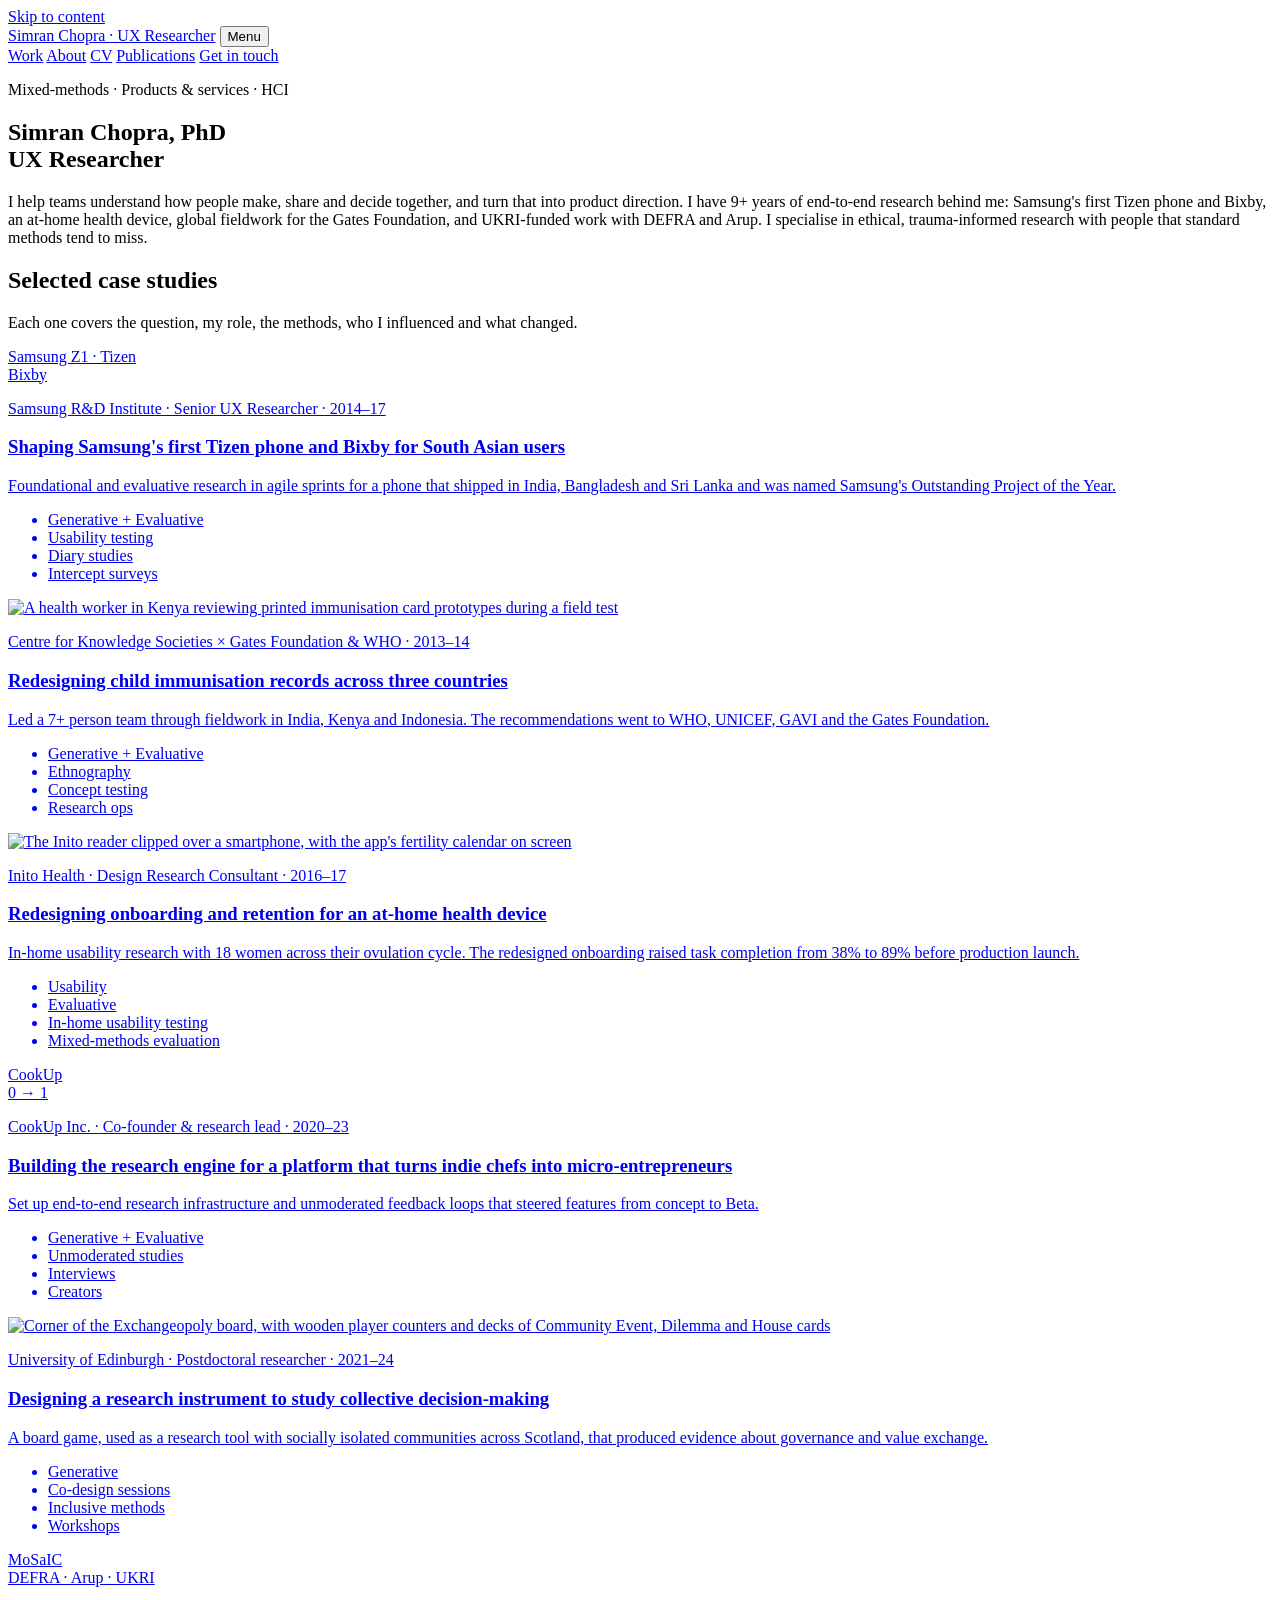
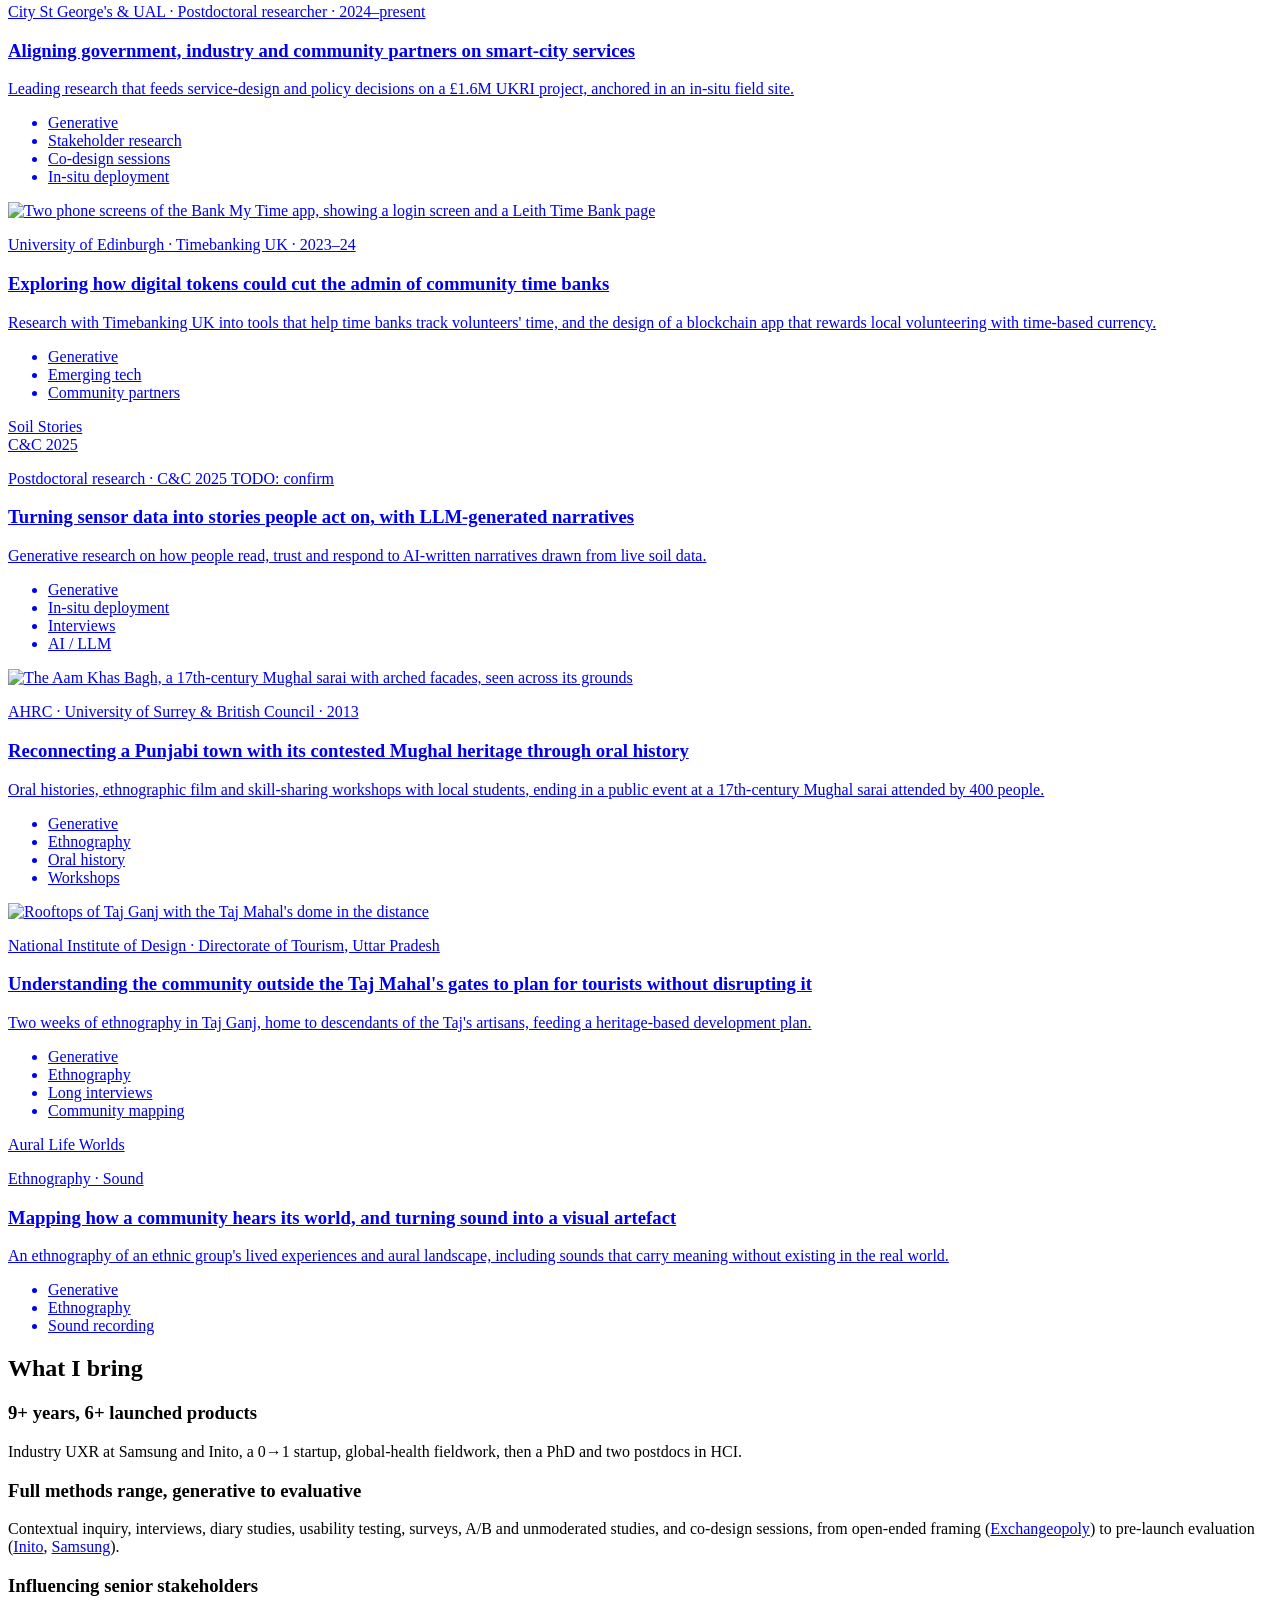
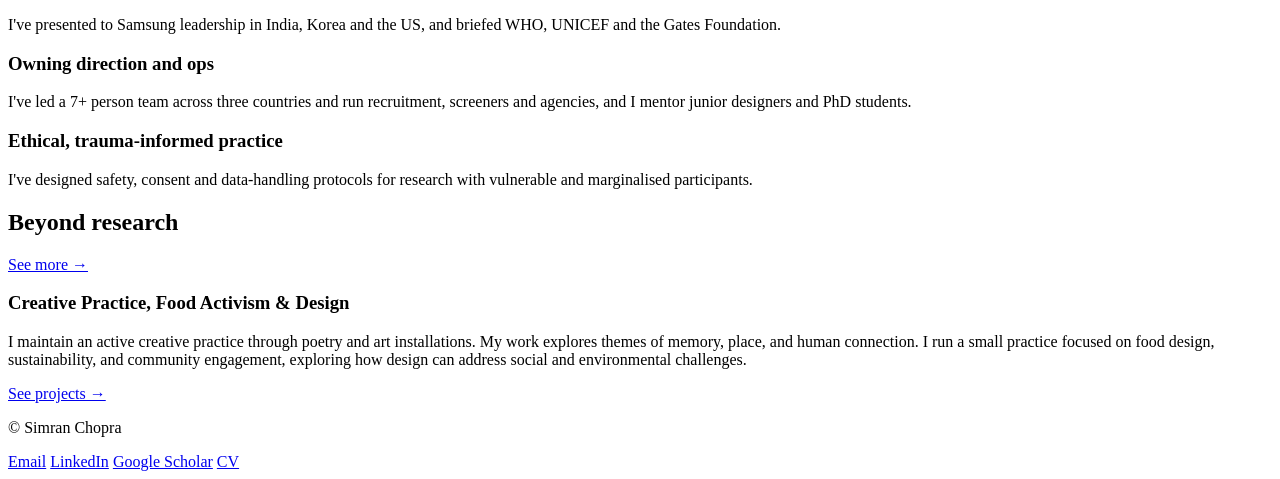
==== index.html @ 7428e82b "Update CV page from Simran's latest CV (SC_CV.pdf) Co-Authored-By: Claude Opus 5.5 <noreply@anthropi" ====
<!doctype html>
<html lang="en">
<head>
  <meta charset="utf-8">
  <meta name="viewport" content="width=device-width, initial-scale=1">
  <title>Simran Chopra | UX Researcher</title>
  <meta name="description" content="Simran Chopra, PhD: mixed-methods UX researcher with 9+ years leading end-to-end research. Samsung Z1, Tizen and Bixby, Inito, Gates Foundation fieldwork, and UKRI-funded research with DEFRA and Arup.">
  <meta property="og:type" content="website">
  <meta property="og:title" content="Simran Chopra | UX Researcher">
  <meta property="og:description" content="Mixed-methods UX research across Samsung R&amp;D, health products, global fieldwork for the Gates Foundation, and UKRI-funded research with DEFRA and Arup.">
  <meta property="og:image" content="https://simranchopra.com/images/work/rfl-3.jpg">
  <meta property="og:url" content="https://simranchopra.com/">
  <link rel="canonical" href="https://simranchopra.com/">
  <link rel="preconnect" href="https://fonts.googleapis.com">
  <link rel="preconnect" href="https://fonts.gstatic.com" crossorigin>
  <link href="https://fonts.googleapis.com/css2?family=Inter:wght@400;500;600;700&family=Source+Serif+4:opsz,wght@8..60,500;8..60,600&display=swap" rel="stylesheet">
  <link rel="stylesheet" href="css/site.css">
</head>
<body>
<a class="skip" href="#main">Skip to content</a>
<header class="site-header">
  <div class="wrap">
    <a class="brand" href="./">Simran Chopra <span>· UX Researcher</span></a>
    <button class="nav-toggle" aria-expanded="false" aria-controls="site-nav">Menu</button>
    <nav class="nav" id="site-nav" aria-label="Main">
      <a href="#work">Work</a>
      <a href="about/">About</a>
      <a href="cv/">CV</a>
      <a href="https://scholar.google.com/citations?user=BnQQZqMAAAAJ&amp;hl=en" target="_blank" rel="noopener">Publications</a>
      <a class="nav-cta" href="mailto:simchopra@gmail.com">Get in touch</a>
    </nav>
  </div>
</header>

<main id="main">
  <section class="hero">
    <div class="wrap">
      <p class="eyebrow">Mixed-methods · Products &amp; services · HCI</p>
      <h1><span style="white-space:nowrap">Simran Chopra, PhD</span><br>UX Researcher</h1>
      <p class="lede">I help teams understand how people make, share and decide together, and turn that into product direction. I have 9+ years of end-to-end research behind me: Samsung's first Tizen phone and Bixby, an at-home health device, global fieldwork for the Gates Foundation, and UKRI-funded work with DEFRA and Arup. I specialise in ethical, trauma-informed research with people that standard methods tend to miss.</p>
    </div>
  </section>

  <section class="block" id="work">
    <div class="wrap">
      <div class="section-head">
        <h2>Selected case studies</h2>
        <p>Each one covers the question, my role, the methods, who I influenced and what changed.</p>
      </div>
      <div class="cards">
        <a class="card" href="work/samsung/">
          <div class="card-media typo"><span>Samsung Z1 · Tizen<br>Bixby</span></div>
          <div class="card-body">
            <p class="card-org">Samsung R&amp;D Institute · Senior UX Researcher · 2014–17</p>
            <h3>Shaping Samsung's first Tizen phone and Bixby for South Asian users</h3>
            <p>Foundational and evaluative research in agile sprints for a phone that shipped in India, Bangladesh and Sri Lanka and was named Samsung's Outstanding Project of the Year.</p>
            <ul class="chips"><li class="chip chip-type">Generative + Evaluative</li><li class="chip">Usability testing</li><li class="chip">Diary studies</li><li class="chip">Intercept surveys</li></ul>
          </div>
        </a>
        <a class="card" href="work/gates-records-for-life/">
          <div class="card-media"><img src="images/work/rfl-3.jpg" alt="A health worker in Kenya reviewing printed immunisation card prototypes during a field test" loading="lazy"></div>
          <div class="card-body">
            <p class="card-org">Centre for Knowledge Societies × Gates Foundation &amp; WHO · 2013–14</p>
            <h3>Redesigning child immunisation records across three countries</h3>
            <p>Led a 7+ person team through fieldwork in India, Kenya and Indonesia. The recommendations went to WHO, UNICEF, GAVI and the Gates Foundation.</p>
            <ul class="chips"><li class="chip chip-type">Generative + Evaluative</li><li class="chip">Ethnography</li><li class="chip">Concept testing</li><li class="chip">Research ops</li></ul>
          </div>
        </a>
        <a class="card" href="work/inito/">
          <div class="card-media contain"><img src="images/work/inito_cover.jpeg" alt="The Inito reader clipped over a smartphone, with the app's fertility calendar on screen" loading="lazy"></div>
          <div class="card-body">
            <p class="card-org">Inito Health · Design Research Consultant · 2016–17</p>
            <h3>Redesigning onboarding and retention for an at-home health device</h3>
            <p>In-home usability research with 18 women across their ovulation cycle. The redesigned onboarding raised task completion from 38% to 89% before production launch.</p>
            <ul class="chips"><li class="chip chip-type">Usability</li><li class="chip chip-type">Evaluative</li><li class="chip">In-home usability testing</li><li class="chip">Mixed-methods evaluation</li></ul>
          </div>
        </a>
        <a class="card" href="work/cookup/">
          <div class="card-media typo"><span>CookUp<br>0 → 1</span></div>
          <div class="card-body">
            <p class="card-org">CookUp Inc. · Co-founder &amp; research lead · 2020–23</p>
            <h3>Building the research engine for a platform that turns indie chefs into micro-entrepreneurs</h3>
            <p>Set up end-to-end research infrastructure and unmoderated feedback loops that steered features from concept to Beta.</p>
            <ul class="chips"><li class="chip chip-type">Generative + Evaluative</li><li class="chip">Unmoderated studies</li><li class="chip">Interviews</li><li class="chip">Creators</li></ul>
          </div>
        </a>
        <a class="card" href="work/exchangeopoly/">
          <div class="card-media"><img src="images/work/peoplehood-board-1.jpg" alt="Corner of the Exchangeopoly board, with wooden player counters and decks of Community Event, Dilemma and House cards" loading="lazy"></div>
          <div class="card-body">
            <p class="card-org">University of Edinburgh · Postdoctoral researcher · 2021–24</p>
            <h3>Designing a research instrument to study collective decision-making</h3>
            <p>A board game, used as a research tool with socially isolated communities across Scotland, that produced evidence about governance and value exchange.</p>
            <ul class="chips"><li class="chip chip-type">Generative</li><li class="chip">Co-design sessions</li><li class="chip">Inclusive methods</li><li class="chip">Workshops</li></ul>
          </div>
        </a>
        <a class="card" href="work/mosaic/">
          <div class="card-media typo"><span>MoSaIC<br>DEFRA · Arup · UKRI</span></div>
          <div class="card-body">
            <p class="card-org">City St George's &amp; UAL · Postdoctoral researcher · 2024–present</p>
            <h3>Aligning government, industry and community partners on smart-city services</h3>
            <p>Leading research that feeds service-design and policy decisions on a £1.6M UKRI project, anchored in an in-situ field site.</p>
            <ul class="chips"><li class="chip chip-type">Generative</li><li class="chip">Stakeholder research</li><li class="chip">Co-design sessions</li><li class="chip">In-situ deployment</li></ul>
          </div>
        </a>
        <a class="card" href="work/tokenising-timebanking/">
          <div class="card-media"><img src="images/work/timebanking.jpg" alt="Two phone screens of the Bank My Time app, showing a login screen and a Leith Time Bank page" loading="lazy"></div>
          <div class="card-body">
            <p class="card-org">University of Edinburgh · Timebanking UK · 2023–24</p>
            <h3>Exploring how digital tokens could cut the admin of community time banks</h3>
            <p>Research with Timebanking UK into tools that help time banks track volunteers' time, and the design of a blockchain app that rewards local volunteering with time-based currency.</p>
            <ul class="chips"><li class="chip chip-type">Generative</li><li class="chip">Emerging tech</li><li class="chip">Community partners</li></ul>
          </div>
        </a>
        <a class="card" href="work/soil-stories/">
          <div class="card-media typo"><span>Soil Stories<br>C&amp;C 2025</span></div>
          <div class="card-body">
            <p class="card-org">Postdoctoral research · C&amp;C 2025 <span class="todo">TODO: confirm</span></p>
            <h3>Turning sensor data into stories people act on, with LLM-generated narratives</h3>
            <p>Generative research on how people read, trust and respond to AI-written narratives drawn from live soil data.</p>
            <ul class="chips"><li class="chip chip-type">Generative</li><li class="chip">In-situ deployment</li><li class="chip">Interviews</li><li class="chip">AI / LLM</li></ul>
          </div>
        </a>
        <a class="card" href="work/punjabi-palimpsest/">
          <div class="card-media"><img src="images/work/palimpsest-1.jpg" alt="The Aam Khas Bagh, a 17th-century Mughal sarai with arched facades, seen across its grounds" loading="lazy"></div>
          <div class="card-body">
            <p class="card-org">AHRC · University of Surrey &amp; British Council · 2013</p>
            <h3>Reconnecting a Punjabi town with its contested Mughal heritage through oral history</h3>
            <p>Oral histories, ethnographic film and skill-sharing workshops with local students, ending in a public event at a 17th-century Mughal sarai attended by 400 people.</p>
            <ul class="chips"><li class="chip chip-type">Generative</li><li class="chip">Ethnography</li><li class="chip">Oral history</li><li class="chip">Workshops</li></ul>
          </div>
        </a>
        <a class="card" href="work/taj-ganj/">
          <div class="card-media"><img src="images/work/taj-ganj-rooftops.jpg" alt="Rooftops of Taj Ganj with the Taj Mahal's dome in the distance" loading="lazy"></div>
          <div class="card-body">
            <p class="card-org">National Institute of Design · Directorate of Tourism, Uttar Pradesh</p>
            <h3>Understanding the community outside the Taj Mahal's gates to plan for tourists without disrupting it</h3>
            <p>Two weeks of ethnography in Taj Ganj, home to descendants of the Taj's artisans, feeding a heritage-based development plan.</p>
            <ul class="chips"><li class="chip chip-type">Generative</li><li class="chip">Ethnography</li><li class="chip">Long interviews</li><li class="chip">Community mapping</li></ul>
          </div>
        </a>
        <a class="card" href="work/aural-life-worlds/">
          <div class="card-media typo"><span>Aural Life Worlds</span></div>
          <div class="card-body">
            <p class="card-org">Ethnography · Sound</p>
            <h3>Mapping how a community hears its world, and turning sound into a visual artefact</h3>
            <p>An ethnography of an ethnic group's lived experiences and aural landscape, including sounds that carry meaning without existing in the real world.</p>
            <ul class="chips"><li class="chip chip-type">Generative</li><li class="chip">Ethnography</li><li class="chip">Sound recording</li></ul>
          </div>
        </a>
      </div>
    </div>
  </section>

  <section class="block">
    <div class="wrap">
      <div class="section-head"><h2>What I bring</h2></div>
      <div class="evidence">
        <div><h3>9+ years, 6+ launched products</h3><p>Industry UXR at Samsung and Inito, a 0→1 startup, global-health fieldwork, then a PhD and two postdocs in HCI.</p></div>
        <div><h3>Full methods range, generative to evaluative</h3><p>Contextual inquiry, interviews, diary studies, usability testing, surveys, A/B and unmoderated studies, and co-design sessions, from open-ended framing (<a href="work/exchangeopoly/">Exchangeopoly</a>) to pre-launch evaluation (<a href="work/inito/">Inito</a>, <a href="work/samsung/">Samsung</a>).</p></div>
        <div><h3>Influencing senior stakeholders</h3><p>I've presented to Samsung leadership in India, Korea and the US, and briefed WHO, UNICEF and the Gates Foundation.</p></div>
        <div><h3>Owning direction and ops</h3><p>I've led a 7+ person team across three countries and run recruitment, screeners and agencies, and I mentor junior designers and PhD students.</p></div>
        <div><h3>Ethical, trauma-informed practice</h3><p>I've designed safety, consent and data-handling protocols for research with vulnerable and marginalised participants.</p></div>
      </div>
    </div>
  </section>

  <section class="block">
    <div class="wrap">
      <div class="section-head">
        <h2>Beyond research</h2>
        <p><a href="beyond/">See more →</a></p>
      </div>
      <div class="beyond-teaser beyond-merged">
        <h3>Creative Practice, Food Activism &amp; Design</h3>
        <p>I maintain an active creative practice through poetry and art installations. My work explores themes of memory, place, and human connection. I run a small practice focused on food design, sustainability, and community engagement, exploring how design can address social and environmental challenges.</p>
        <div class="actions">
          <a class="btn" href="beyond/">See projects →</a>
        </div>
      </div>
    </div>
  </section>
</main>

<footer class="site-footer">
  <div class="wrap">
    <p>© Simran Chopra</p>
    <nav aria-label="Footer">
      <a href="mailto:simchopra@gmail.com">Email</a>
      <a href="https://www.linkedin.com/in/simranchopra">LinkedIn</a>
      <a href="https://scholar.google.com/citations?user=BnQQZqMAAAAJ&amp;hl=en">Google Scholar</a>
      <a href="cv/">CV</a>
    </nav>
  </div>
</footer>
<script src="js/nav.js"></script>
</body>
</html>
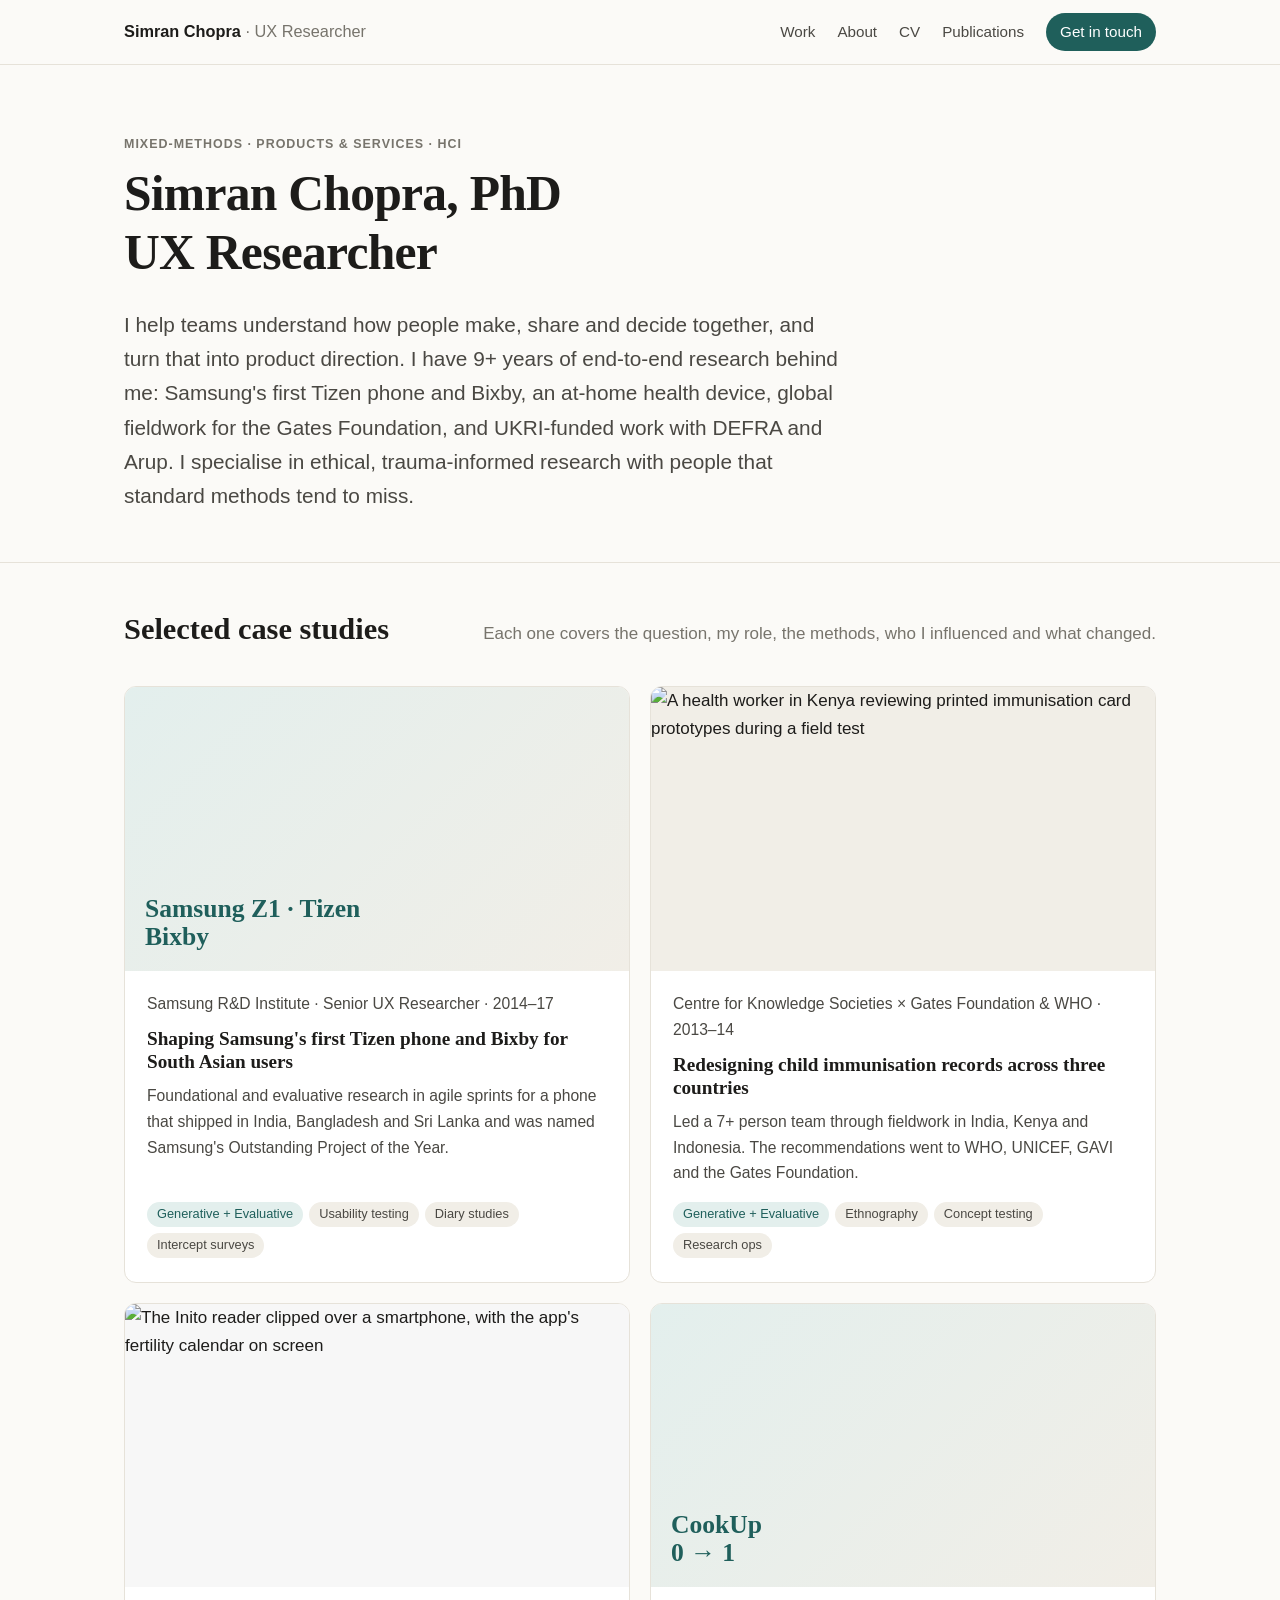
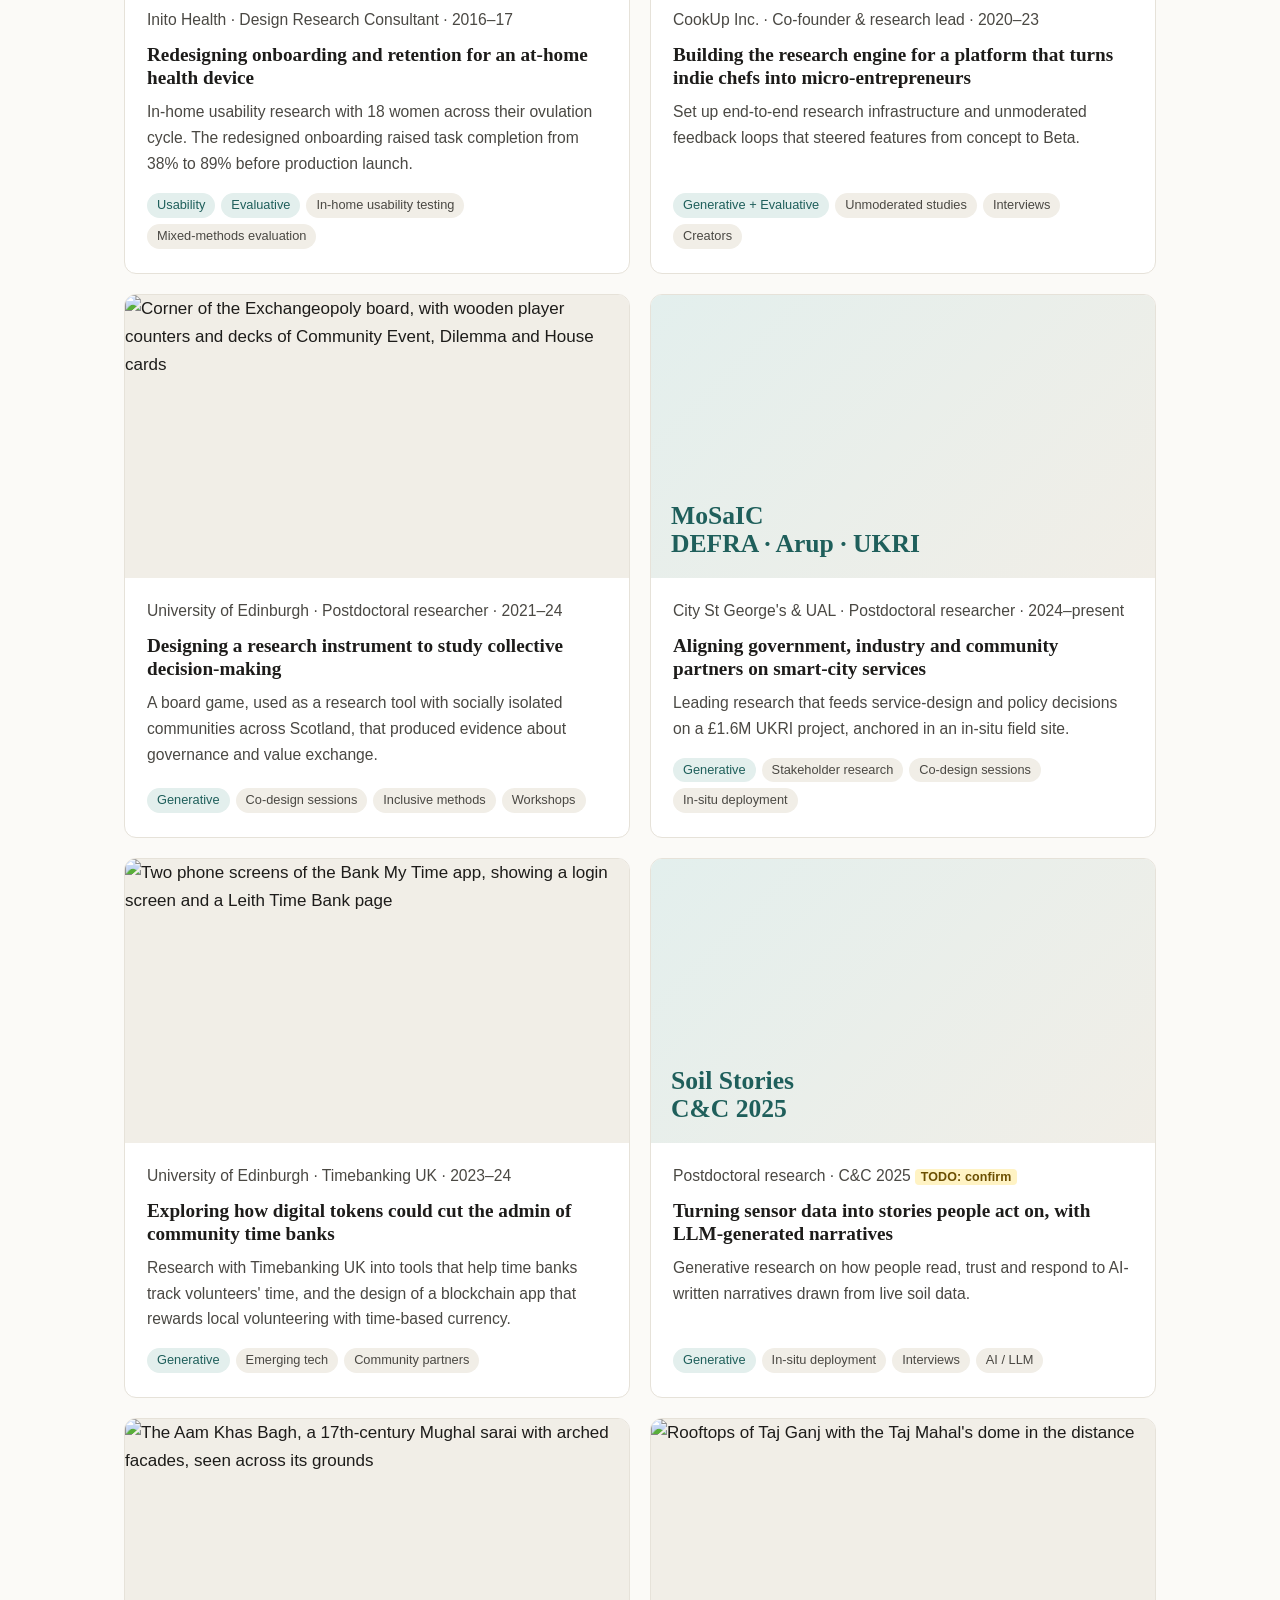
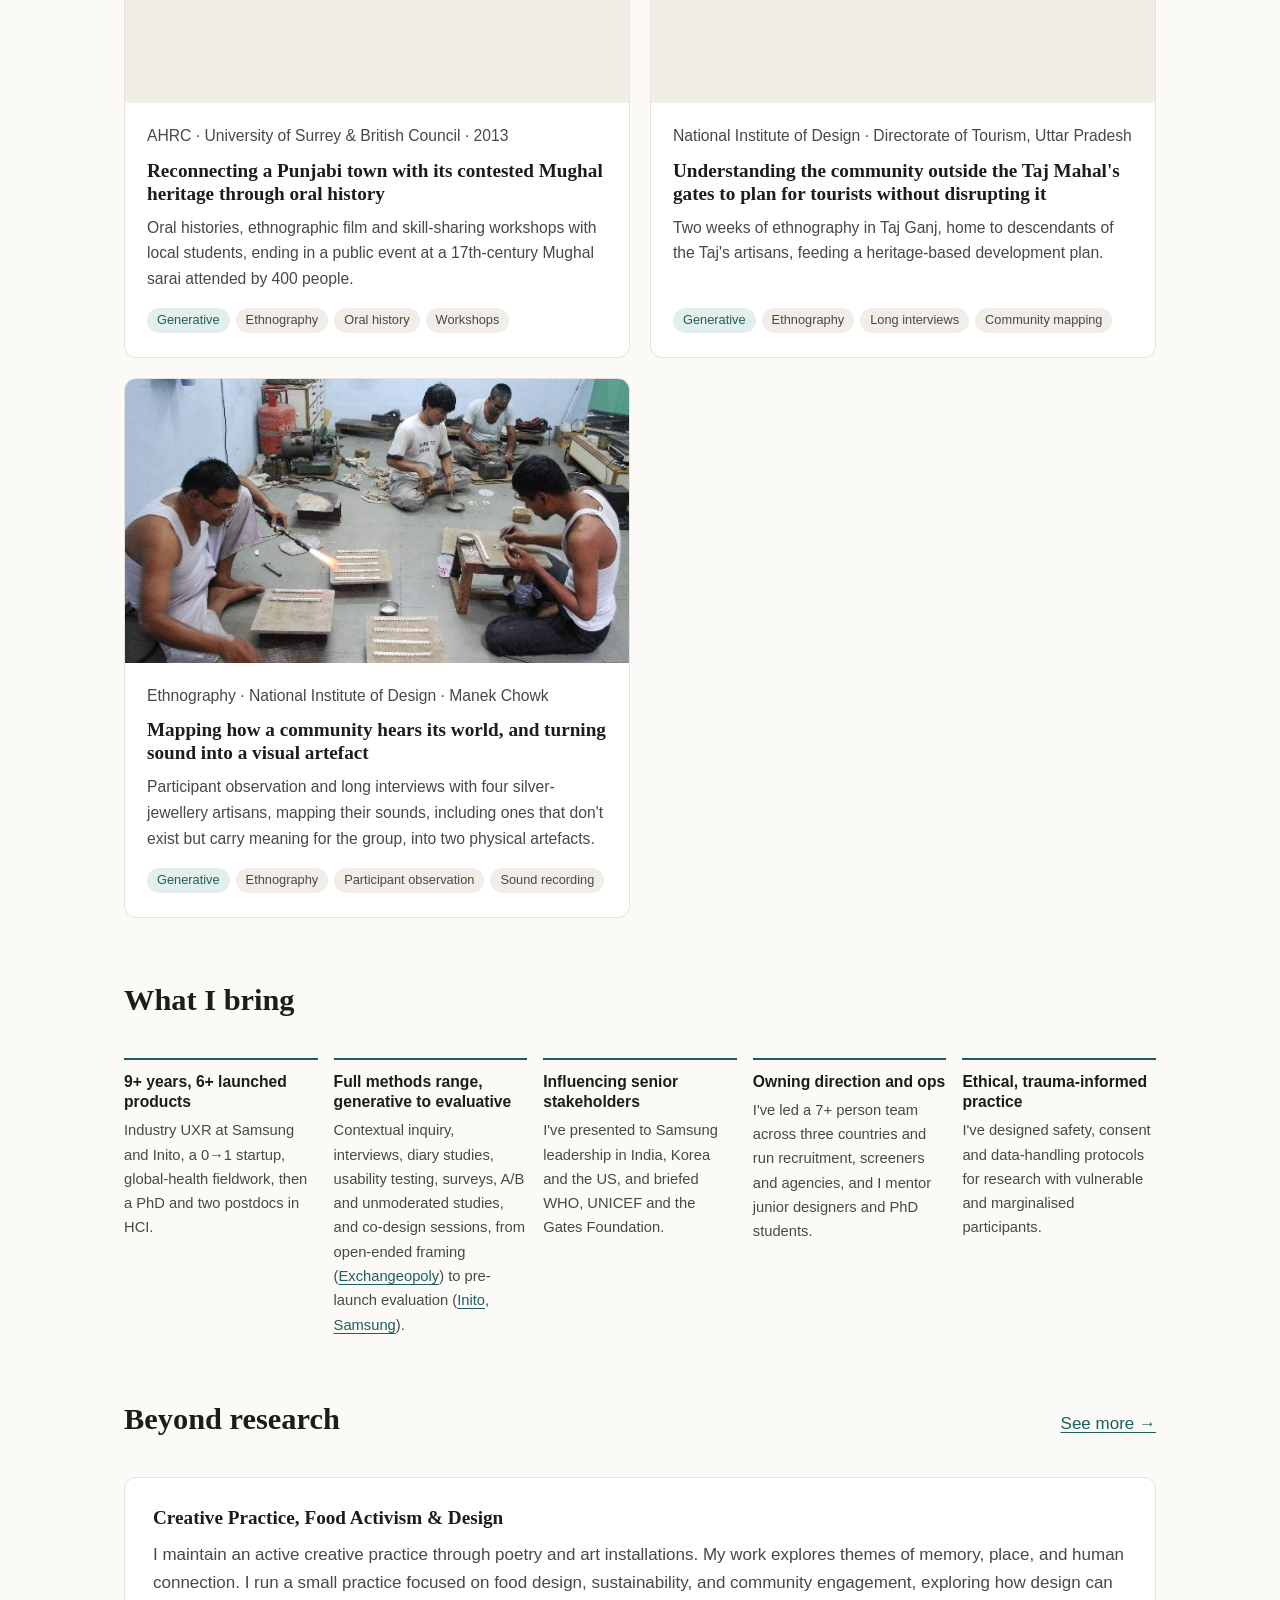
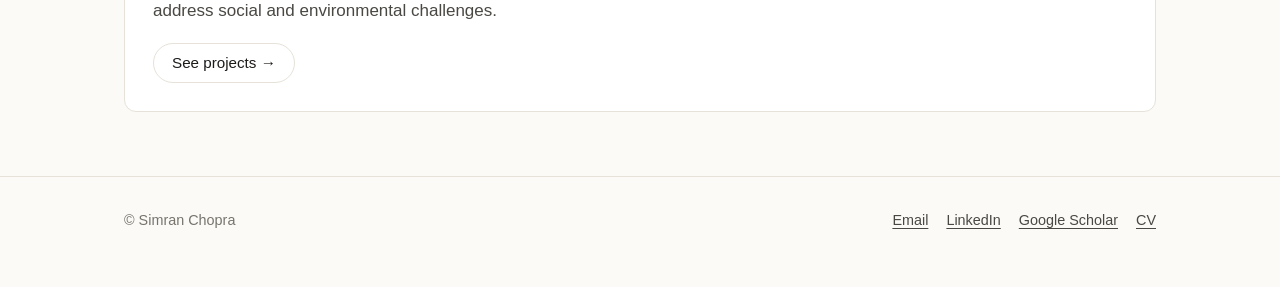
==== commit 182b7038: "Update Aural Life Worlds from the original Cargo project page Co-Authored-By: Claude Opus 5.5 <norep" ====
--- a/index.html
+++ b/index.html
@@ -139,12 +139,12 @@
           </div>
         </a>
         <a class="card" href="work/aural-life-worlds/">
-          <div class="card-media typo"><span>Aural Life Worlds</span></div>
+          <div class="card-media"><img src="images/work/aural-group.jpg" alt="Four artisans working on silver jewellery on the floor of a small workshop" loading="lazy"></div>
           <div class="card-body">
-            <p class="card-org">Ethnography · Sound</p>
+            <p class="card-org">Ethnography · National Institute of Design · Manek Chowk</p>
             <h3>Mapping how a community hears its world, and turning sound into a visual artefact</h3>
-            <p>An ethnography of an ethnic group's lived experiences and aural landscape, including sounds that carry meaning without existing in the real world.</p>
-            <ul class="chips"><li class="chip chip-type">Generative</li><li class="chip">Ethnography</li><li class="chip">Sound recording</li></ul>
+            <p>Participant observation and long interviews with four silver-jewellery artisans, mapping their sounds, including ones that don't exist but carry meaning for the group, into two physical artefacts.</p>
+            <ul class="chips"><li class="chip chip-type">Generative</li><li class="chip">Ethnography</li><li class="chip">Participant observation</li><li class="chip">Sound recording</li></ul>
           </div>
         </a>
       </div>
--- a/css/site.css
+++ b/css/site.css
@@ -0,0 +1,314 @@
+/* Simran Chopra, UX Researcher portfolio
+   One stylesheet for every page. Colours are tokens; dark mode follows the OS. */
+
+:root {
+  --bg: #fbfaf7;
+  --surface: #ffffff;
+  --ink: #1d1c1a;
+  --ink-2: #4a4843;
+  --ink-3: #77746c;
+  --line: #e6e2d9;
+  --accent: #1f5f5b;
+  --accent-ink: #ffffff;
+  --accent-soft: #e3efed;
+  --chip: #f1eee7;
+  --todo-bg: #fff3c4;
+  --todo-ink: #6b4e00;
+  --radius: 12px;
+  --max: 1080px;
+  --serif: "Source Serif 4", Georgia, "Times New Roman", serif;
+  --sans: "Inter", -apple-system, BlinkMacSystemFont, "Segoe UI", Roboto, Helvetica, Arial, sans-serif;
+}
+
+@media (prefers-color-scheme: dark) {
+  :root {
+    --bg: #151514;
+    --surface: #1d1d1b;
+    --ink: #f1efe9;
+    --ink-2: #c9c6bd;
+    --ink-3: #9a968c;
+    --line: #33322e;
+    --accent: #7cc4bc;
+    --accent-ink: #0f2523;
+    --accent-soft: #1f3331;
+    --chip: #2a2926;
+    --todo-bg: #4a3b00;
+    --todo-ink: #ffe28a;
+  }
+}
+
+/* ---- TODO markers: content Simran still needs to supply or verify.
+   Before launch, uncomment the next line (or remove the markers). */
+/* .todo { display: none !important; } */
+.todo {
+  background: var(--todo-bg);
+  color: var(--todo-ink);
+  font: 600 0.78rem/1.4 var(--sans);
+  padding: 0.1em 0.45em;
+  border-radius: 4px;
+  letter-spacing: 0.01em;
+}
+
+*, *::before, *::after { box-sizing: border-box; }
+html { -webkit-text-size-adjust: 100%; }
+body {
+  margin: 0;
+  background: var(--bg);
+  color: var(--ink);
+  font: 400 1.0625rem/1.65 var(--sans);
+  -webkit-font-smoothing: antialiased;
+}
+img { max-width: 100%; height: auto; display: block; }
+a { color: var(--accent); text-underline-offset: 0.18em; }
+a:hover { text-decoration-thickness: 2px; }
+h1, h2, h3 { font-family: var(--serif); font-weight: 600; line-height: 1.2; margin: 0 0 0.5em; color: var(--ink); }
+h1 { font-size: clamp(2rem, 4.5vw, 3.1rem); letter-spacing: -0.015em; }
+h2 { font-size: clamp(1.45rem, 2.6vw, 1.9rem); }
+h3 { font-size: 1.2rem; }
+p { margin: 0 0 1em; }
+
+.wrap { max-width: var(--max); margin: 0 auto; padding: 0 24px; }
+@media (max-width: 600px) { .wrap { padding: 0 16px; } }
+
+.skip { position: absolute; left: -9999px; }
+.skip:focus { left: 16px; top: 12px; background: var(--surface); padding: 8px 12px; z-index: 10; }
+
+/* ---- Header / nav ---- */
+.site-header { border-bottom: 1px solid var(--line); background: var(--bg); position: sticky; top: 0; z-index: 5; }
+.site-header .wrap { display: flex; align-items: center; justify-content: space-between; gap: 16px; min-height: 64px; }
+.brand { font: 600 1.02rem/1.2 var(--sans); color: var(--ink); text-decoration: none; }
+.brand span { color: var(--ink-3); font-weight: 400; }
+.nav { display: flex; gap: 22px; align-items: center; }
+.nav a { color: var(--ink-2); text-decoration: none; font-size: 0.95rem; }
+.nav a:hover, .nav a[aria-current="page"] { color: var(--ink); text-decoration: underline; text-underline-offset: 0.4em; }
+.nav .nav-cta { color: var(--accent-ink); background: var(--accent); padding: 6px 14px; border-radius: 999px; }
+.nav .nav-cta:hover { color: var(--accent-ink); text-decoration: none; opacity: 0.9; }
+.nav-toggle { display: none; background: none; border: 1px solid var(--line); color: var(--ink); border-radius: 8px; padding: 6px 10px; font: inherit; font-size: 0.9rem; }
+@media (max-width: 720px) {
+  .nav-toggle { display: block; }
+  .nav { display: none; position: absolute; top: 64px; left: 0; right: 0; flex-direction: column; align-items: flex-start; gap: 4px; padding: 12px 16px 18px; background: var(--bg); border-bottom: 1px solid var(--line); }
+  .nav.open { display: flex; }
+  .nav a { padding: 6px 0; }
+}
+
+/* ---- Buttons & chips ---- */
+.btn { display: inline-flex; align-items: center; gap: 8px; padding: 10px 18px; border-radius: 999px; font: 500 0.95rem/1.2 var(--sans); text-decoration: none; border: 1px solid var(--line); color: var(--ink); background: var(--surface); cursor: pointer; }
+.btn:hover { border-color: var(--ink-3); }
+.btn-primary { background: var(--accent); color: var(--accent-ink); border-color: var(--accent); }
+.btn-primary:hover { opacity: 0.92; border-color: var(--accent); }
+.actions { display: flex; flex-wrap: wrap; gap: 10px; }
+
+.chips { display: flex; flex-wrap: wrap; gap: 6px; padding: 0; margin: 0; list-style: none; }
+.chip { font: 500 0.8rem/1 var(--sans); background: var(--chip); color: var(--ink-2); padding: 6px 10px; border-radius: 999px; }
+.chip-type { background: var(--accent-soft); color: var(--accent); }
+
+.eyebrow { font: 600 0.78rem/1.2 var(--sans); text-transform: uppercase; letter-spacing: 0.08em; color: var(--ink-3); margin-bottom: 12px; }
+
+/* ---- Home ---- */
+.hero { padding: 72px 0 48px; }
+.hero h1 { max-width: 16ch; }
+.hero .lede { font-size: clamp(1.1rem, 1.9vw, 1.3rem); color: var(--ink-2); max-width: 62ch; margin-bottom: 28px; }
+.hero .lede:last-child { margin-bottom: 0; }
+.hero + section.block { padding-top: 48px; border-top: 1px solid var(--line); }
+@media (max-width: 600px) { .hero { padding: 44px 0 32px; } }
+
+.stats { display: flex; flex-wrap: wrap; gap: 12px 36px; margin: 0 0 30px; padding: 0; list-style: none; }
+.stats li { display: flex; flex-direction: column; }
+.stats strong { font: 600 1.9rem/1.1 var(--serif); color: var(--accent); }
+.stats span { font-size: 0.85rem; color: var(--ink-3); }
+
+.proof { border-top: 1px solid var(--line); border-bottom: 1px solid var(--line); padding: 18px 0; }
+.proof p { margin: 0; color: var(--ink-3); font-size: 0.92rem; }
+.proof strong { color: var(--ink-2); font-weight: 600; }
+
+section.block { padding: 64px 0; }
+section.block + section.block { padding-top: 0; }
+.section-head { display: flex; justify-content: space-between; align-items: baseline; gap: 16px; margin-bottom: 24px; flex-wrap: wrap; }
+.section-head p { color: var(--ink-3); margin: 0; }
+
+.cards { display: grid; grid-template-columns: repeat(2, minmax(0, 1fr)); gap: 20px; }
+@media (max-width: 760px) { .cards { grid-template-columns: 1fr; } }
+.card { display: flex; flex-direction: column; background: var(--surface); border: 1px solid var(--line); border-radius: var(--radius); overflow: hidden; text-decoration: none; color: inherit; transition: border-color 0.15s, transform 0.15s; }
+.card:hover { border-color: var(--ink-3); transform: translateY(-2px); }
+.card-media { aspect-ratio: 16 / 9; background: var(--chip); overflow: hidden; }
+.card-media img { width: 100%; height: 100%; object-fit: cover; }
+/* product shots on a light backdrop: show the whole image instead of cropping */
+.card-media.contain, .cs-figure.contain img { background: #f7f7f7; }
+.card-media.contain img, .cs-figure.contain img { object-fit: contain; }
+.cs-figure.contain img { height: 560px; }
+.card-media.typo { display: flex; align-items: flex-end; padding: 20px; background: linear-gradient(135deg, var(--accent-soft), var(--chip)); }
+.card-media.typo span { font: 600 1.6rem/1.1 var(--serif); color: var(--accent); }
+.card-body { padding: 20px 22px 24px; display: flex; flex-direction: column; gap: 10px; flex: 1; }
+.card-body h3 { margin: 0; }
+.card-org { font-size: 0.85rem; color: var(--ink-3); margin: 0; }
+.card-body p { color: var(--ink-2); margin: 0; font-size: 0.98rem; }
+.card-body .chips { margin-top: auto; padding-top: 6px; }
+
+.evidence { display: grid; grid-template-columns: repeat(auto-fit, minmax(190px, 1fr)); gap: 16px; }
+.evidence div { border-top: 2px solid var(--accent); padding-top: 12px; }
+.evidence h3 { font: 600 0.98rem/1.3 var(--sans); margin-bottom: 6px; }
+.evidence p { font-size: 0.92rem; color: var(--ink-2); margin: 0; }
+@media (min-width: 1000px) { .evidence { grid-template-columns: repeat(5, minmax(0, 1fr)); } }
+
+.beyond-teaser { background: var(--surface); border: 1px solid var(--line); border-radius: var(--radius); padding: 28px; display: flex; gap: 24px; justify-content: space-between; align-items: center; flex-wrap: wrap; }
+.beyond-teaser p { margin: 0; color: var(--ink-2); max-width: 60ch; }
+.beyond-merged { flex-direction: column; align-items: flex-start; justify-content: flex-start; gap: 12px; }
+.beyond-merged h3 { margin: 0; }
+.beyond-merged p { max-width: none; }
+.beyond-merged .actions { margin-top: 6px; }
+
+/* ---- Case study ---- */
+.cs-hero { padding: 56px 0 32px; }
+.cs-hero h1 { max-width: 22ch; }
+.cs-hero .lede { font-size: 1.2rem; color: var(--ink-2); max-width: 62ch; }
+.cs-meta { display: grid; grid-template-columns: repeat(auto-fit, minmax(180px, 1fr)); gap: 16px 28px; padding: 22px 0; border-top: 1px solid var(--line); border-bottom: 1px solid var(--line); margin: 28px 0 0; }
+.cs-meta dt { font: 600 0.75rem/1.2 var(--sans); text-transform: uppercase; letter-spacing: 0.08em; color: var(--ink-3); margin-bottom: 6px; }
+.cs-meta dd { margin: 0; font-size: 0.95rem; color: var(--ink-2); }
+.cs-figure { margin: 36px 0 0; }
+.cs-figure img { border-radius: var(--radius); width: 100%; max-height: 560px; object-fit: cover; }
+.cs-figure figcaption, .gallery figcaption { font-size: 0.85rem; color: var(--ink-3); margin-top: 8px; }
+.cs-typo + .cs-figure { margin-top: 24px; }
+
+/* Image carousel (several hero images). Scroll-snap works without JS; js/carousel.js adds controls. */
+.carousel { position: relative; }
+.carousel-track { display: flex; overflow-x: auto; scroll-snap-type: x mandatory; scroll-behavior: smooth; scrollbar-width: none; border-radius: var(--radius); }
+.carousel-track::-webkit-scrollbar { display: none; }
+.carousel-track:focus-visible { outline: 2px solid var(--accent); outline-offset: 3px; }
+.carousel-slide { flex: 0 0 100%; margin: 0; scroll-snap-align: start; }
+.carousel-slide img { aspect-ratio: 16 / 10; height: auto; max-height: 560px; }
+.carousel-btn { position: absolute; top: calc(50% - 40px); width: 44px; height: 44px; border-radius: 50%; border: 0; background: rgba(20, 20, 18, 0.55); color: #fff; font: 400 1.7rem/1 var(--sans); cursor: pointer; display: grid; place-items: center; padding: 0 0 4px; }
+.carousel-btn:hover { background: rgba(20, 20, 18, 0.75); }
+.carousel-btn:disabled { opacity: 0; pointer-events: none; }
+.carousel-prev { left: 14px; }
+.carousel-next { right: 14px; }
+.carousel-dots { display: flex; justify-content: center; gap: 8px; margin-top: 12px; }
+.carousel-dot { width: 9px; height: 9px; padding: 0; border-radius: 50%; border: 0; background: var(--line); cursor: pointer; }
+.carousel-dot[aria-current="true"] { background: var(--accent); }
+@media (max-width: 600px) { .carousel-btn { display: none; } }
+.cs-typo { border-radius: var(--radius); background: linear-gradient(135deg, var(--accent-soft), var(--chip)); padding: 56px 32px; margin-top: 36px; }
+.cs-typo p { font: 600 clamp(1.3rem, 2.6vw, 1.9rem)/1.3 var(--serif); color: var(--accent); margin: 0; max-width: 28ch; }
+.cs-typo-pair { display: grid; grid-template-columns: repeat(2, minmax(0, 1fr)); gap: 48px; }
+.cs-typo-pair p { font-size: clamp(1.2rem, 2.1vw, 1.6rem); max-width: none; }
+.cs-typo-pair p + p { border-left: 1px solid color-mix(in srgb, var(--accent) 30%, transparent); padding-left: 48px; }
+@media (max-width: 720px) {
+  .cs-typo-pair { grid-template-columns: 1fr; gap: 24px; }
+  .cs-typo-pair p + p { border-left: 0; padding-left: 0; border-top: 1px solid color-mix(in srgb, var(--accent) 30%, transparent); padding-top: 24px; }
+}
+
+.cs-body { padding-top: 48px; padding-bottom: 24px; }
+.cs-section { display: grid; grid-template-columns: 220px minmax(0, 1fr); gap: 32px; padding: 28px 0; border-top: 1px solid var(--line); }
+.cs-section:first-child { border-top: 0; }
+.cs-section h2 { font: 600 0.82rem/1.3 var(--sans); text-transform: uppercase; letter-spacing: 0.08em; color: var(--ink-3); margin: 0.35em 0 0; }
+.cs-section .content { max-width: 66ch; }
+.cs-section .content > :last-child { margin-bottom: 0; }
+.cs-section .content > .chips + * { margin-top: 14px; }
+.cs-section ul { padding-left: 1.1em; margin: 0 0 1em; }
+.cs-section li { margin-bottom: 0.4em; }
+.insight { font: 500 1.2rem/1.5 var(--serif); color: var(--ink); border-left: 3px solid var(--accent); padding-left: 18px; margin: 0 0 1em; }
+.insight + .insight { margin-top: 28px; }
+@media (max-width: 720px) { .cs-section { grid-template-columns: 1fr; gap: 10px; } }
+
+.gallery { display: grid; grid-template-columns: repeat(2, minmax(0, 1fr)); gap: 16px; margin: 0; }
+.gallery figure { margin: 0; }
+.gallery img { border-radius: 10px; aspect-ratio: 4 / 3; object-fit: cover; width: 100%; }
+@media (max-width: 600px) { .gallery { grid-template-columns: 1fr; } }
+
+.cs-next { display: flex; justify-content: space-between; gap: 16px; padding: 32px 0 64px; border-top: 1px solid var(--line); flex-wrap: wrap; }
+.cs-next a { text-decoration: none; }
+.cs-next small { display: block; color: var(--ink-3); font-size: 0.8rem; text-transform: uppercase; letter-spacing: 0.08em; }
+.cs-next span { font: 600 1.15rem/1.3 var(--serif); }
+
+/* ---- Prose pages (About / Beyond) ---- */
+.page-head { padding: 56px 0 24px; }
+.about-grid { display: grid; grid-template-columns: minmax(0, 1fr) 300px; gap: 48px; align-items: start; padding-bottom: 64px; }
+/* keep the About headline to the width of the text column (page width minus the 300px photo column and 48px gap) */
+@media (min-width: 801px) { .about-title { max-width: calc(100% - 348px); } }
+.about-grid img { border-radius: var(--radius); }
+.prose { max-width: 66ch; }
+.prose h2 { margin-top: 1.6em; }
+.facts { list-style: none; padding: 0; margin: 20px 0 0; font-size: 0.92rem; color: var(--ink-2); }
+.facts li { padding: 8px 0; border-top: 1px solid var(--line); }
+@media (max-width: 800px) { .about-grid { grid-template-columns: 1fr; } .about-grid aside { order: -1; max-width: 320px; } }
+
+.mini-cards { display: grid; grid-template-columns: repeat(auto-fill, minmax(230px, 1fr)); gap: 18px; }
+.mini-cards .card-media { aspect-ratio: 4 / 3; }
+.mini-cards .card-body { padding: 14px 16px 18px; gap: 6px; }
+.mini-cards h3 { font-size: 1.05rem; }
+.mini-cards .card-media.typo { align-items: flex-end; }
+.mini-cards .card-media.typo span { font-size: 1.25rem; }
+
+/* Beyond research project pages: video and audio embeds */
+.video-embed { aspect-ratio: 16 / 9; border-radius: var(--radius); overflow: hidden; background: #000; }
+.video-embed iframe { width: 100%; height: 100%; border: 0; display: block; }
+.audio-embed iframe { width: 100%; height: 300px; border: 0; border-radius: var(--radius); display: block; }
+.cs-figure + .cs-figure { margin-top: 20px; }
+.eyebrow a { color: inherit; }
+
+/* ---- Footer ---- */
+.site-footer { border-top: 1px solid var(--line); padding: 32px 0 40px; color: var(--ink-3); font-size: 0.9rem; }
+.site-footer .wrap { display: flex; justify-content: space-between; gap: 16px; flex-wrap: wrap; }
+.site-footer nav { display: flex; gap: 18px; flex-wrap: wrap; }
+.site-footer a { color: var(--ink-2); }
+
+/* ---- CV: a native web page on screen; print rules below produce the A4 PDF ---- */
+.cv-head { padding: 56px 0 8px; display: flex; justify-content: space-between; align-items: flex-end; gap: 24px; flex-wrap: wrap; }
+.cv-head h1 { margin: 0; }
+.cv-title { font: 500 1.1rem/1.4 var(--sans); color: var(--accent); margin: 6px 0 8px; }
+.cv-contact { font-size: 0.92rem; color: var(--ink-3); margin: 0; }
+.cv-contact a { color: var(--ink-2); }
+.cv .stats { margin: 28px 0 0; }
+.cv-layout { display: grid; grid-template-columns: minmax(0, 1fr) 320px; gap: 56px; margin-top: 32px; padding: 36px 0 72px; border-top: 1px solid var(--line); }
+.cv h2 { font: 600 0.8rem/1.2 var(--sans); text-transform: uppercase; letter-spacing: 0.1em; color: var(--accent); margin: 0 0 16px; }
+.cv-main > section + section, .cv-side > section + section { margin-top: 40px; }
+.cv-summary { font-size: 1.05rem; color: var(--ink-2); margin: 0; }
+.role { position: relative; padding: 0 0 28px 24px; border-left: 2px solid var(--line); }
+.role::before { content: ""; position: absolute; left: -6px; top: 7px; width: 10px; height: 10px; border-radius: 50%; background: var(--accent); }
+.role:last-child { padding-bottom: 4px; }
+.role-head { display: flex; justify-content: space-between; align-items: baseline; gap: 4px 16px; flex-wrap: wrap; }
+.role-head h3 { font: 600 1.02rem/1.4 var(--sans); margin: 0; }
+.role-dates { font-size: 0.85rem; color: var(--ink-3); white-space: nowrap; }
+.role-org { font-size: 0.9rem; color: var(--ink-3); margin: 2px 0 10px; }
+.role ul { margin: 0; padding-left: 1.1em; color: var(--ink-2); font-size: 0.97rem; }
+.role li { margin-bottom: 5px; }
+.role-link { font-size: 0.88rem; }
+.cv-side p { font-size: 0.93rem; color: var(--ink-2); margin: 0; }
+.cv-side h3 { font: 600 0.88rem/1.3 var(--sans); margin: 16px 0 8px; }
+.cv-side h3:first-of-type { margin-top: 0; }
+.cv-list { list-style: none; padding: 0; margin: 0; font-size: 0.92rem; color: var(--ink-2); }
+.cv-list li { padding: 9px 0; border-top: 1px solid var(--line); }
+.cv-list li:first-child { border-top: 0; padding-top: 0; }
+.cv-list strong { display: block; color: var(--ink); font-weight: 600; }
+.cv-list span { color: var(--ink-3); font-size: 0.86rem; }
+.cv-print-only { display: none; }
+@media (max-width: 860px) { .cv-layout { grid-template-columns: 1fr; gap: 44px; } }
+
+@media print {
+  :root { --bg: #fff; --surface: #fff; --ink: #1d1c1a; --ink-2: #3d3b37; --ink-3: #6f6c65; --line: #dcd8cf; --accent: #1f5f5b; --chip: #f1eee7; --accent-soft: #e3efed; }
+  @page { size: A4; margin: 12mm 13mm; }
+  body { background: #fff; font-size: 9pt; line-height: 1.38; }
+  .site-header, .site-footer, .skip, .cv-actions, .role-link { display: none !important; }
+  .cv-print-only { display: inline; }
+  .wrap { padding: 0; max-width: none; }
+  a { text-decoration: none; }
+  .cv-head { padding: 0; }
+  .cv-head h1 { font-size: 20pt; }
+  .cv-title { font-size: 10.5pt; margin: 2px 0 3px; }
+  .cv-contact { font-size: 8.4pt; }
+  .cv .stats { margin: 8px 0 0; gap: 4px 22px; }
+  .cv .stats strong { font-size: 13pt; }
+  .cv .stats span { font-size: 7.4pt; }
+  .cv-layout { grid-template-columns: minmax(0, 1fr) 56mm; gap: 7mm; margin-top: 8px; padding: 8px 0 0; }
+  .cv h2 { font-size: 7.6pt; margin-bottom: 6px; break-after: avoid; }
+  .cv-main > section + section, .cv-side > section + section { margin-top: 10px; }
+  .cv-summary, .role ul, .cv-side p, .cv-list { font-size: 8.4pt; }
+  .role { padding: 0 0 7px 10px; break-inside: avoid; }
+  .role::before { width: 6px; height: 6px; left: -4px; top: 4px; }
+  .role-head h3 { font-size: 8.8pt; }
+  .role-org, .role-dates, .cv-list span { font-size: 7.8pt; }
+  .role-org { margin: 0 0 3px; }
+  .role li { margin-bottom: 1px; }
+  .cv-side h3 { font-size: 8pt; margin: 6px 0 3px; }
+  .cv-list li { padding: 3px 0; }
+  .chips { gap: 3px; }
+  .chip { font-size: 6.8pt; padding: 3px 6px; }
+}
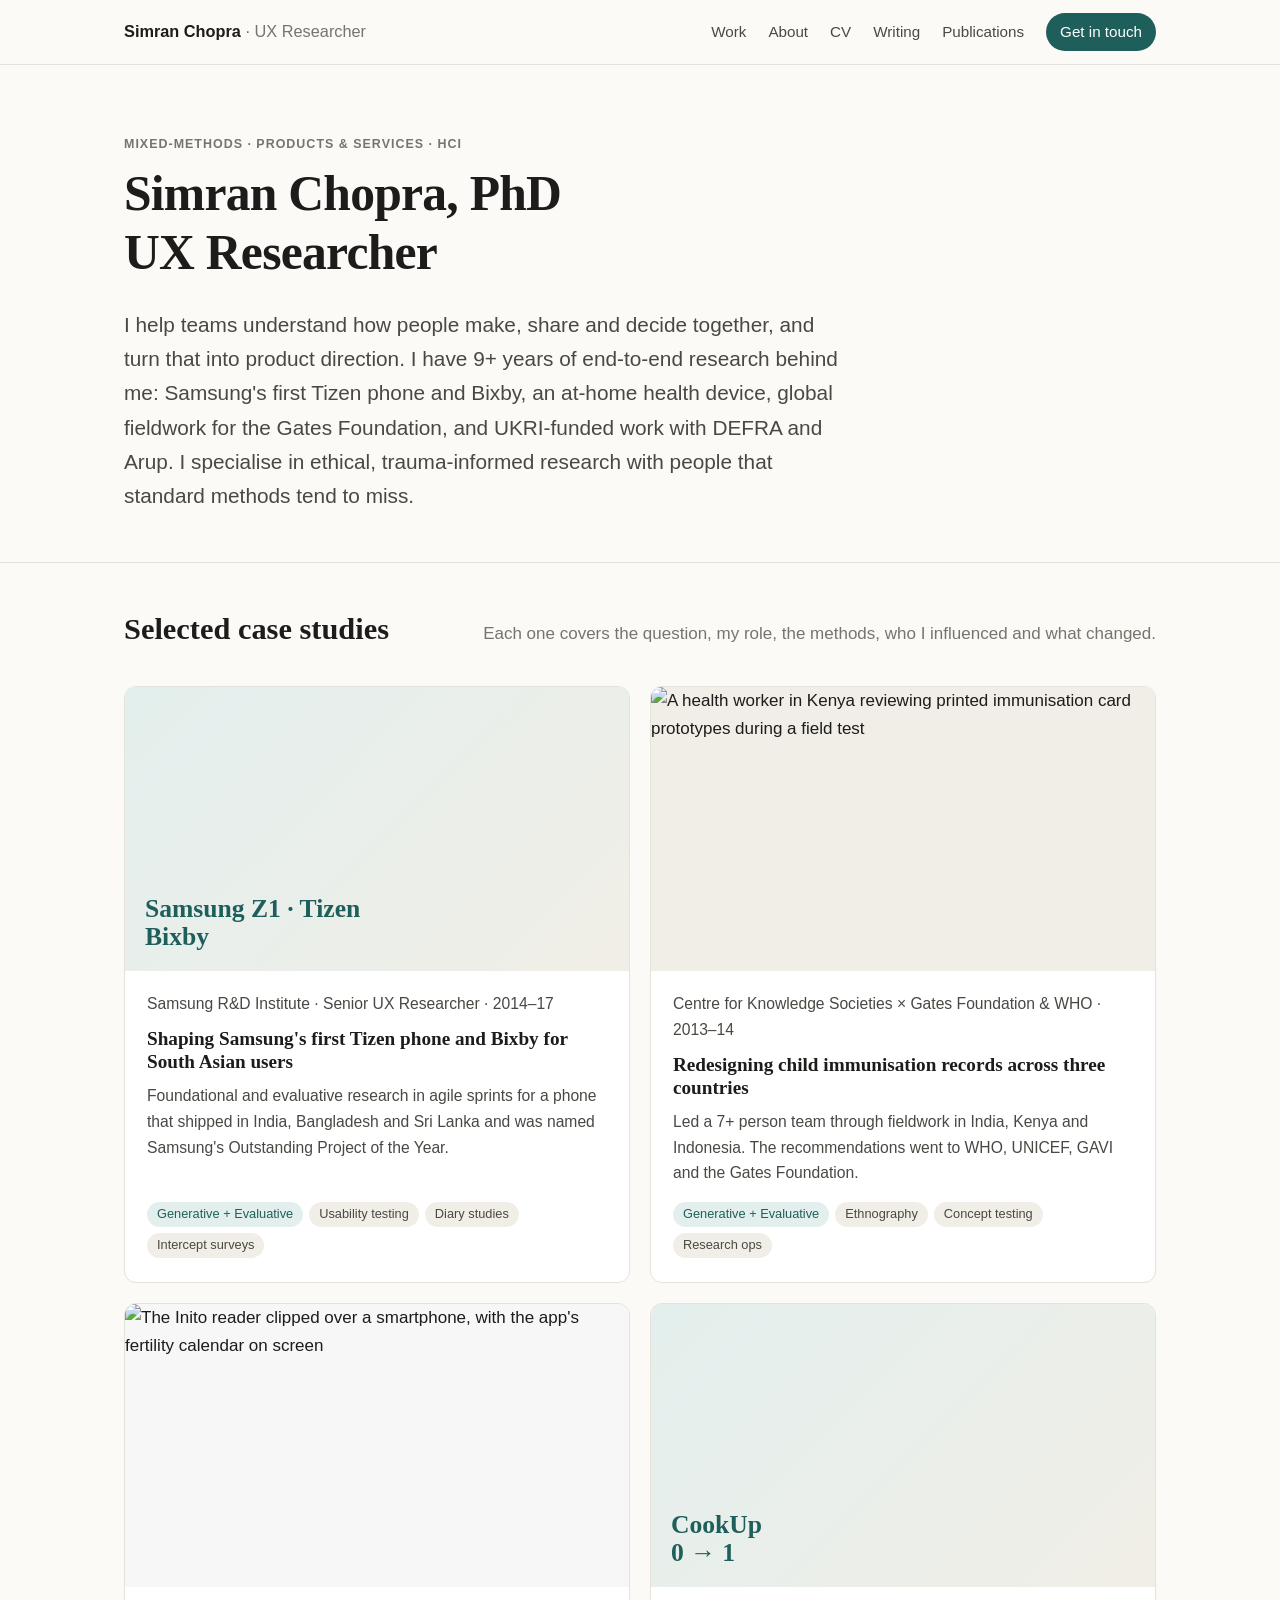
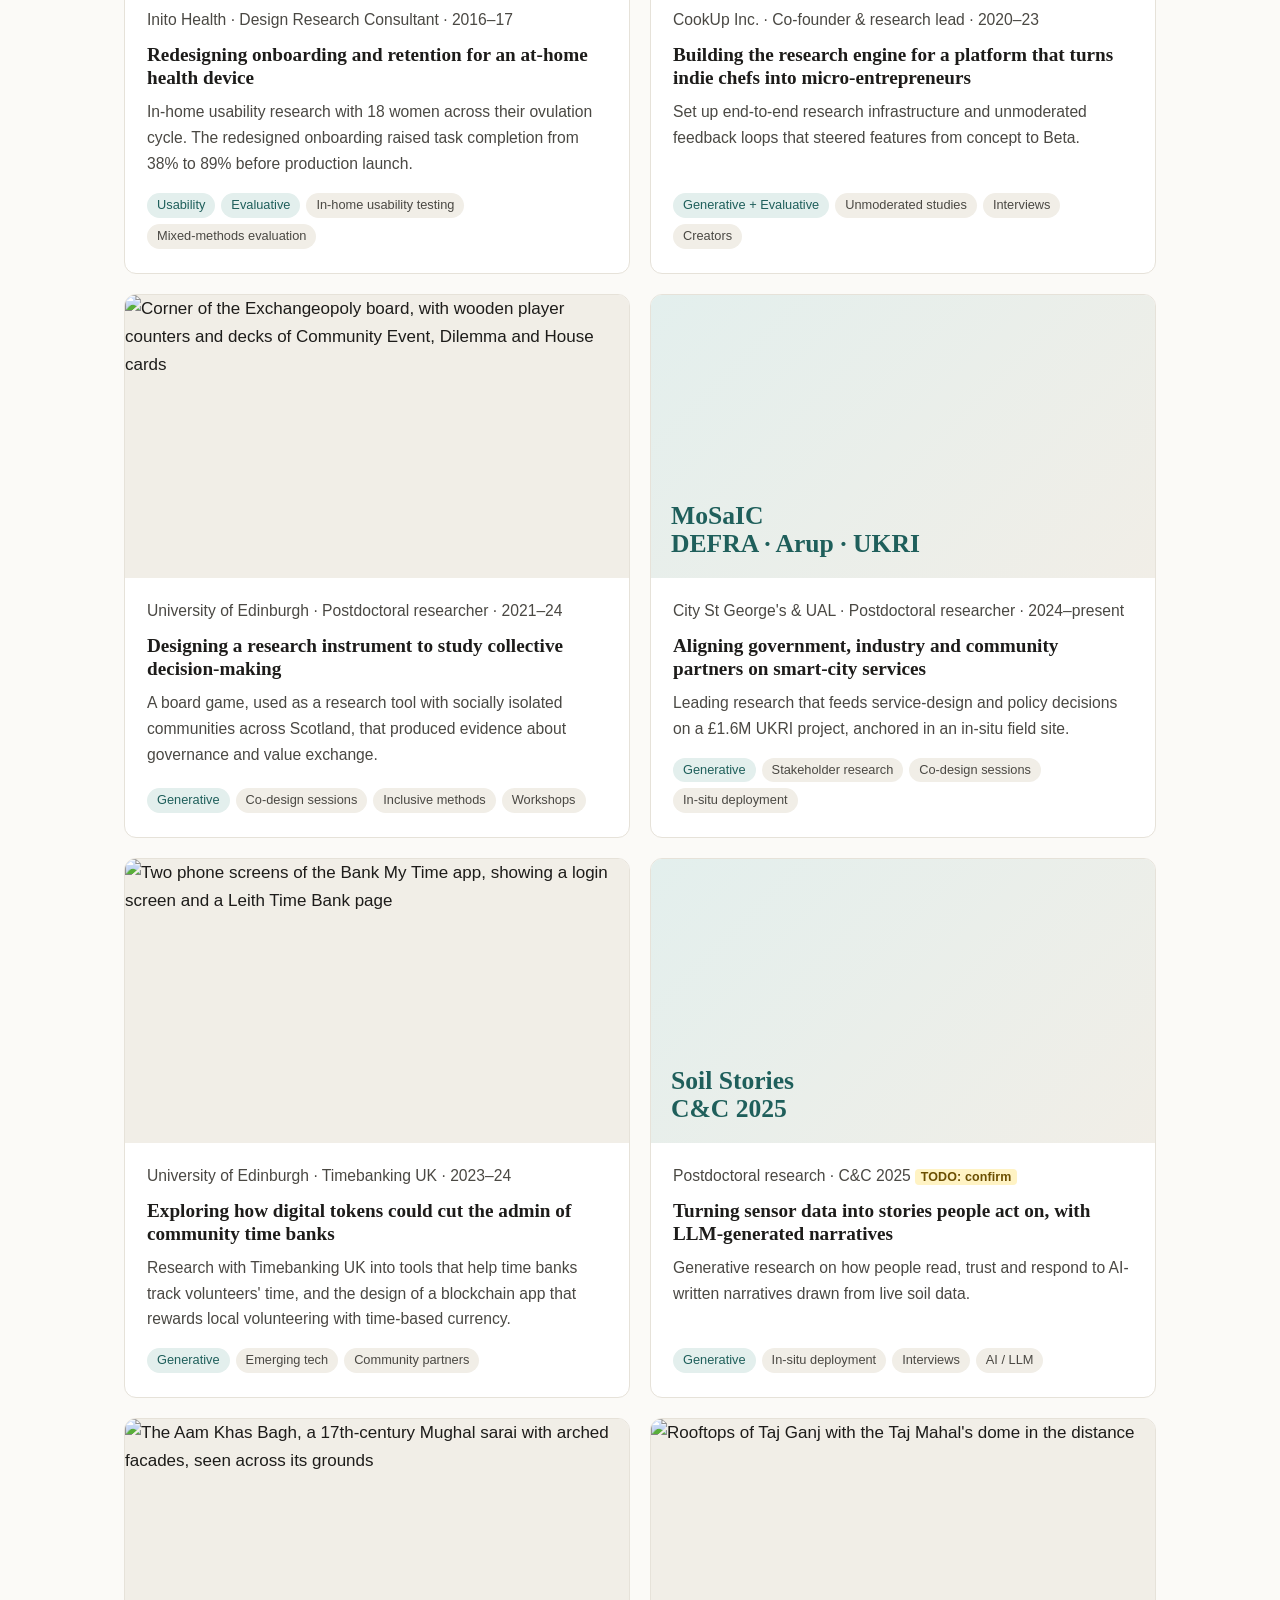
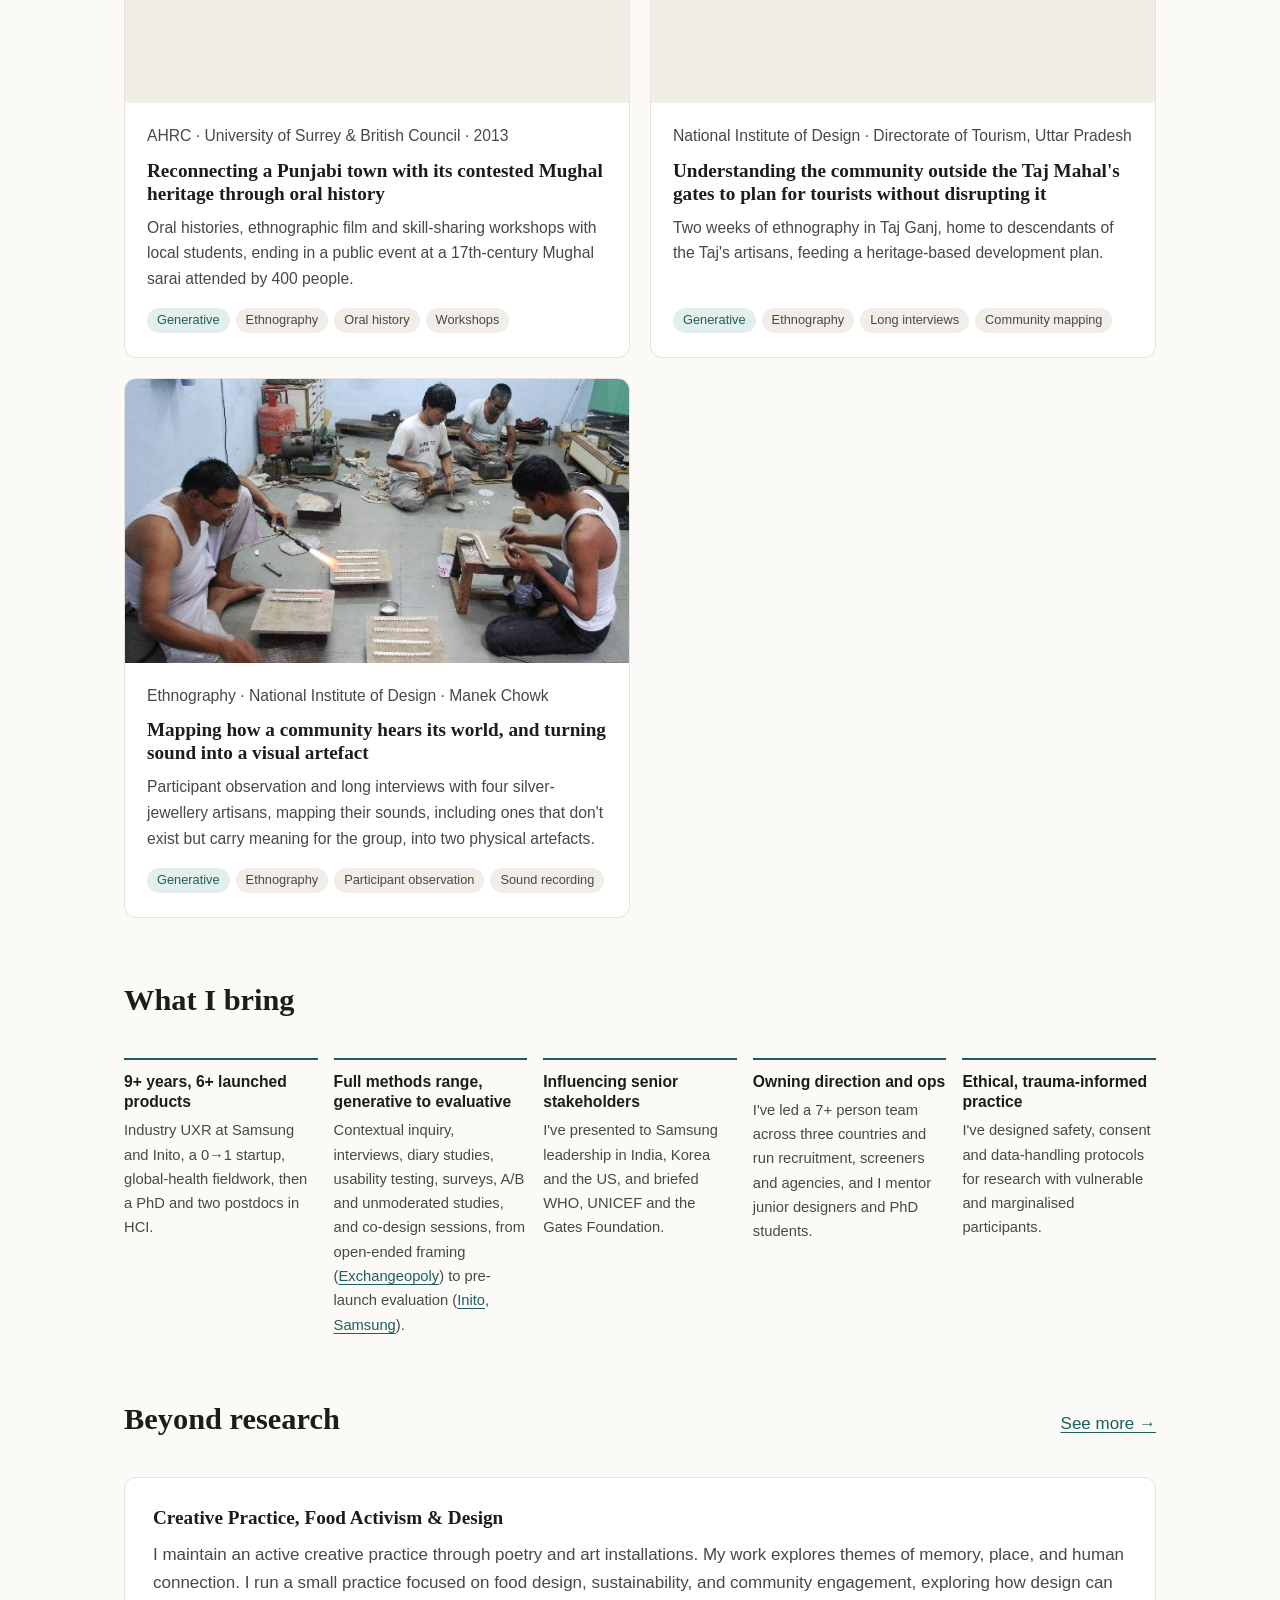
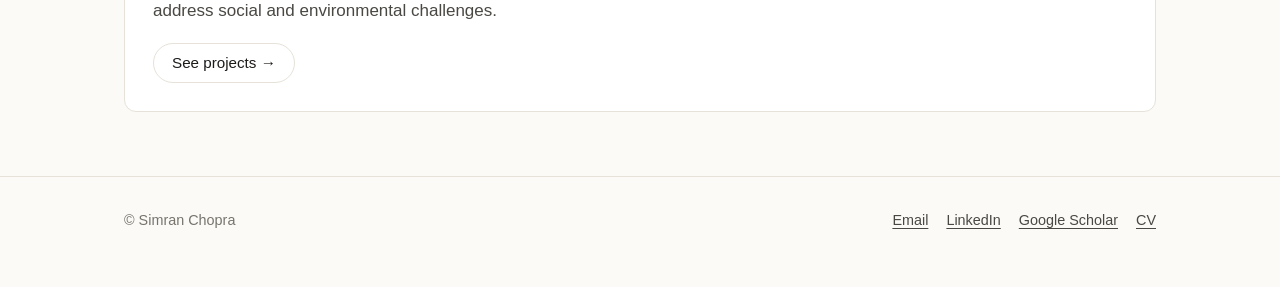
==== commit 7d1f9140: "Add Writing (Medium) to the site navigation Co-Authored-By: Claude Opus 5.5 <noreply@anthropic.com>" ====
--- a/index.html
+++ b/index.html
@@ -14,7 +14,7 @@
   <link rel="preconnect" href="https://fonts.googleapis.com">
   <link rel="preconnect" href="https://fonts.gstatic.com" crossorigin>
   <link href="https://fonts.googleapis.com/css2?family=Inter:wght@400;500;600;700&family=Source+Serif+4:opsz,wght@8..60,500;8..60,600&display=swap" rel="stylesheet">
-  <link rel="stylesheet" href="css/site.css">
+  <link rel="stylesheet" href="css/site.css?v=20261124">
 </head>
 <body>
 <a class="skip" href="#main">Skip to content</a>
@@ -26,6 +26,7 @@
       <a href="#work">Work</a>
       <a href="about/">About</a>
       <a href="cv/">CV</a>
+      <a href="https://medium.com/@simchopra" target="_blank" rel="noopener">Writing</a>
       <a href="https://scholar.google.com/citations?user=BnQQZqMAAAAJ&amp;hl=en" target="_blank" rel="noopener">Publications</a>
       <a class="nav-cta" href="mailto:simchopra@gmail.com">Get in touch</a>
     </nav>
--- a/css/site.css
+++ b/css/site.css
@@ -223,6 +223,9 @@
 .about-grid { display: grid; grid-template-columns: minmax(0, 1fr) 300px; gap: 48px; align-items: start; padding-bottom: 64px; }
 /* keep the About headline to the width of the text column (page width minus the 300px photo column and 48px gap) */
 @media (min-width: 801px) { .about-title { max-width: calc(100% - 348px); } }
+/* line break that only applies on wide screens, where the headline has room for "...use, make," on one line */
+.br-wide { display: none; }
+@media (min-width: 1100px) { .br-wide { display: inline; } }
 .about-grid img { border-radius: var(--radius); }
 .prose { max-width: 66ch; }
 .prose h2 { margin-top: 1.6em; }
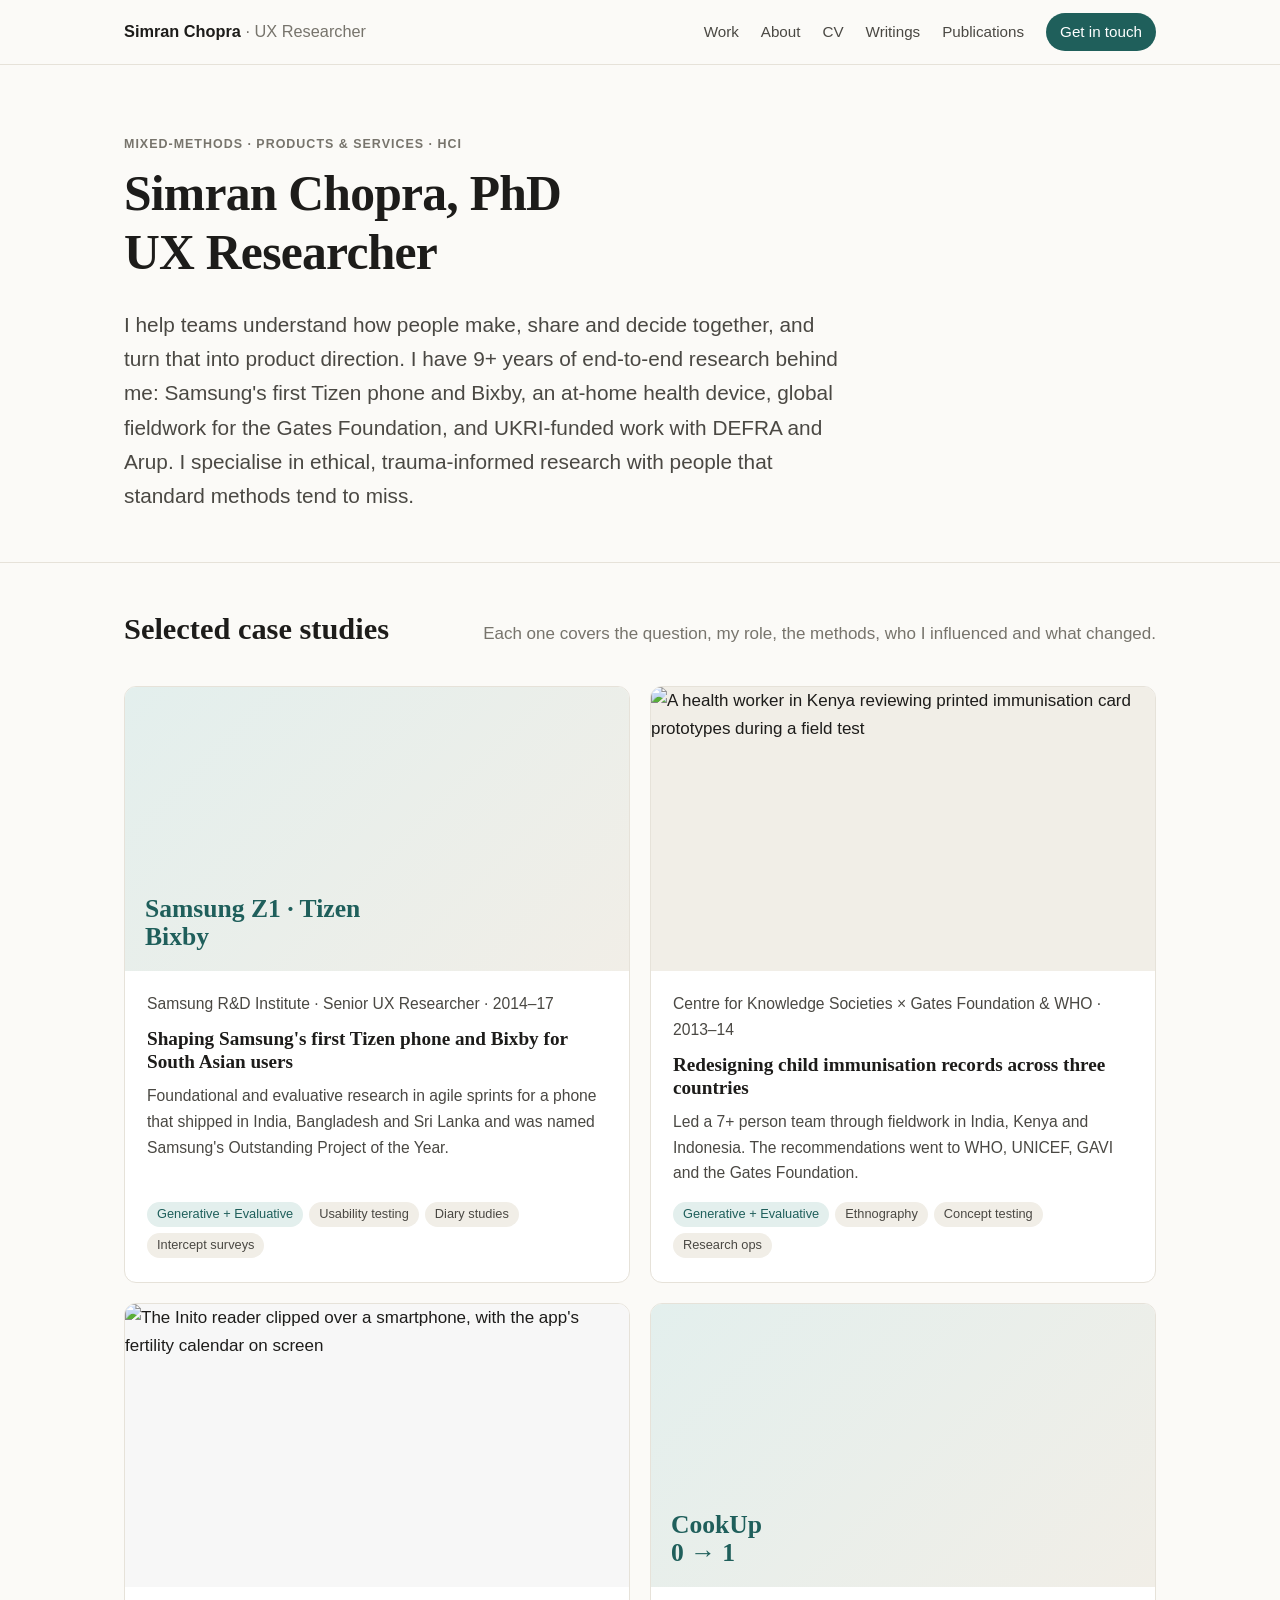
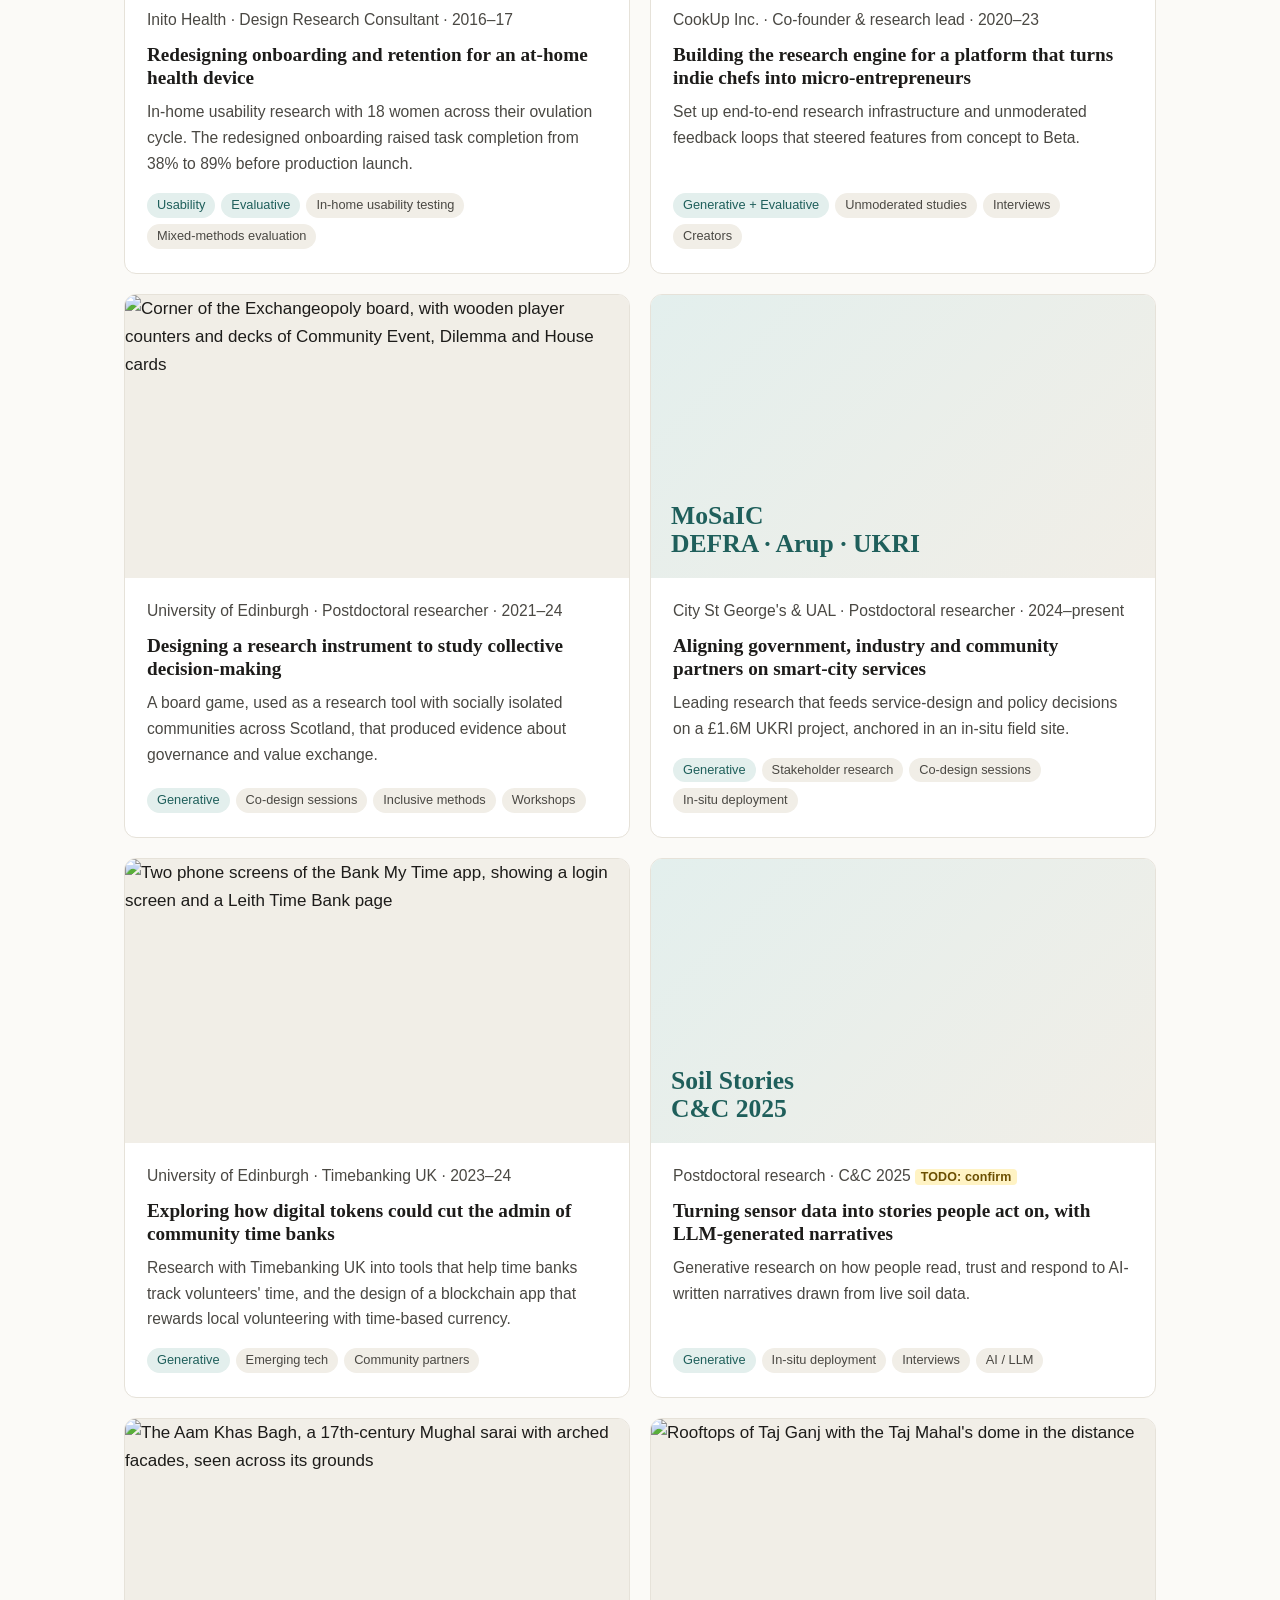
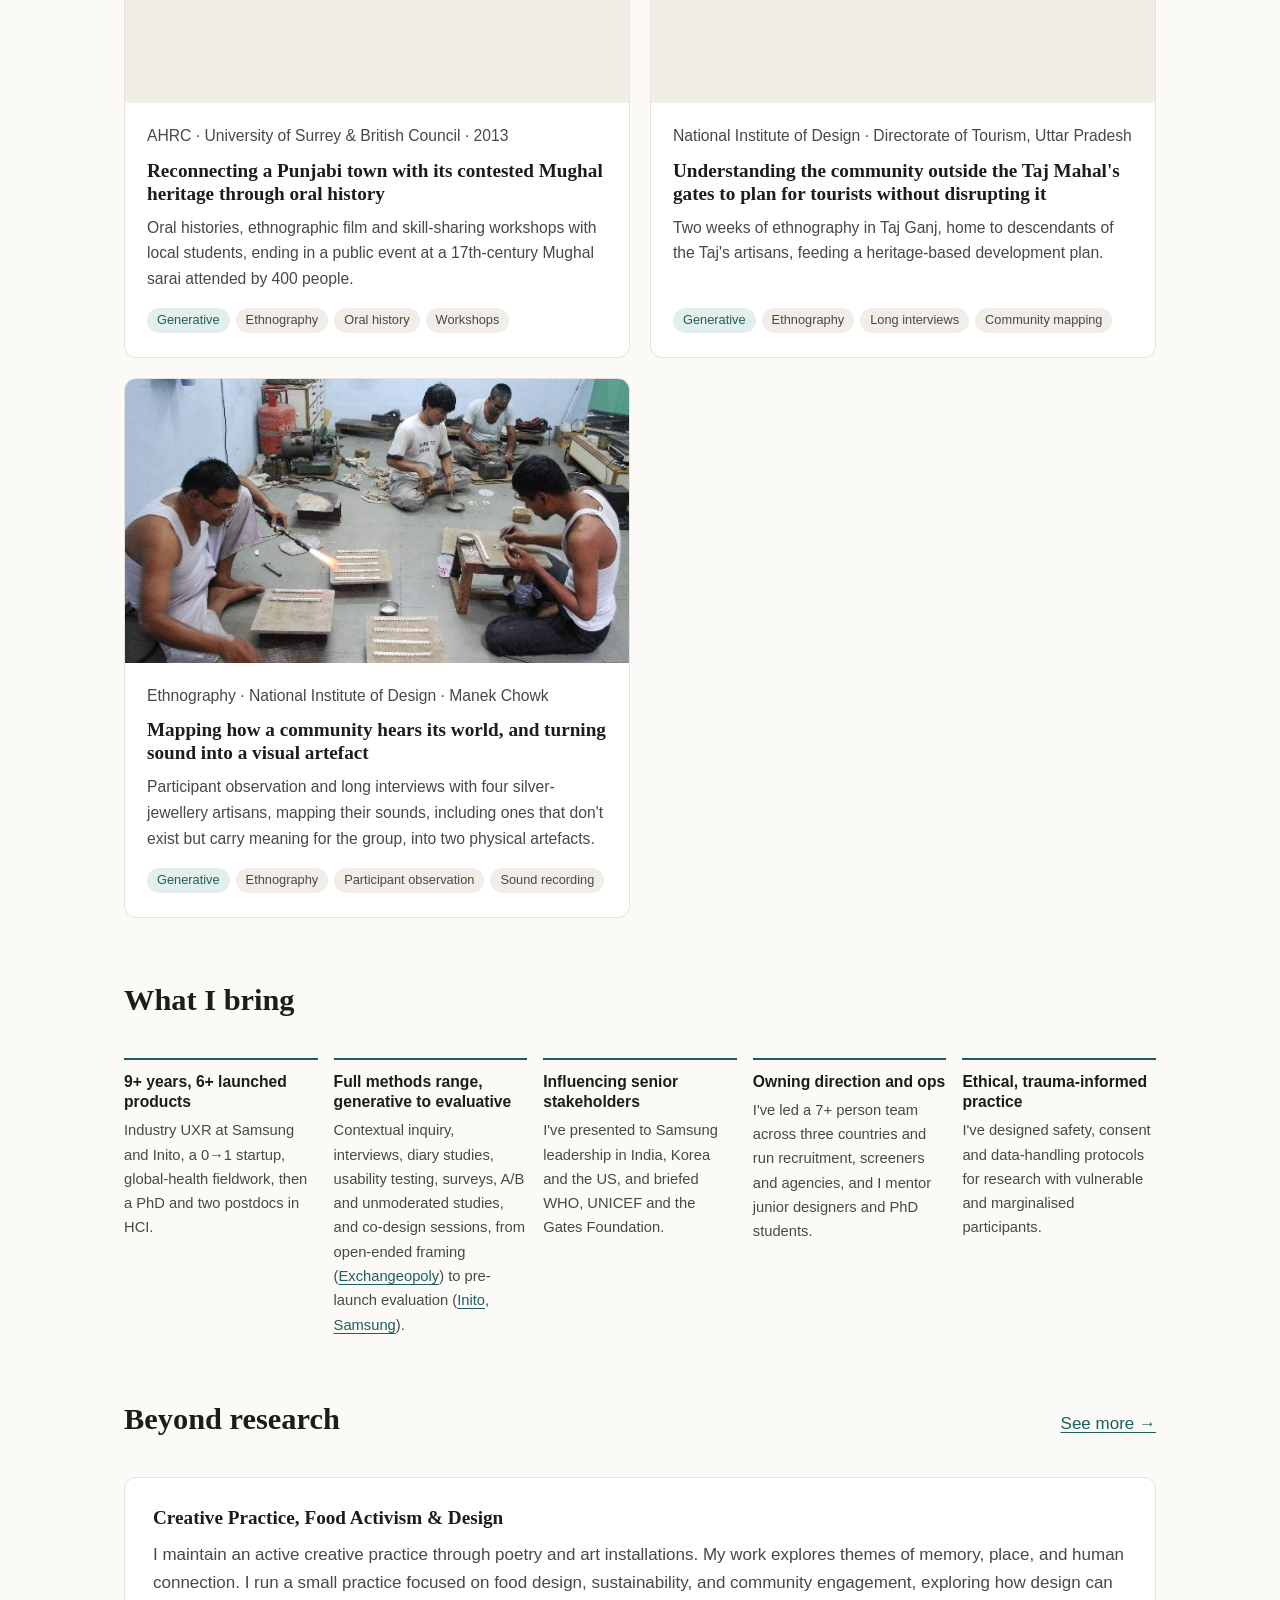
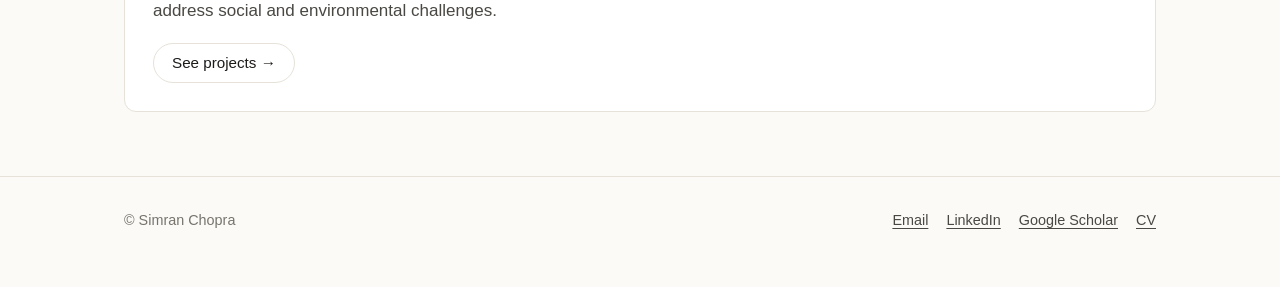
==== commit fd6717d7: "Rename nav item Writing to Writings Co-Authored-By: Claude Opus 5.5 <noreply@anthropic.com>" ====
--- a/index.html
+++ b/index.html
@@ -26,7 +26,7 @@
       <a href="#work">Work</a>
       <a href="about/">About</a>
       <a href="cv/">CV</a>
-      <a href="https://medium.com/@simchopra" target="_blank" rel="noopener">Writing</a>
+      <a href="https://medium.com/@simchopra" target="_blank" rel="noopener">Writings</a>
       <a href="https://scholar.google.com/citations?user=BnQQZqMAAAAJ&amp;hl=en" target="_blank" rel="noopener">Publications</a>
       <a class="nav-cta" href="mailto:simchopra@gmail.com">Get in touch</a>
     </nav>
